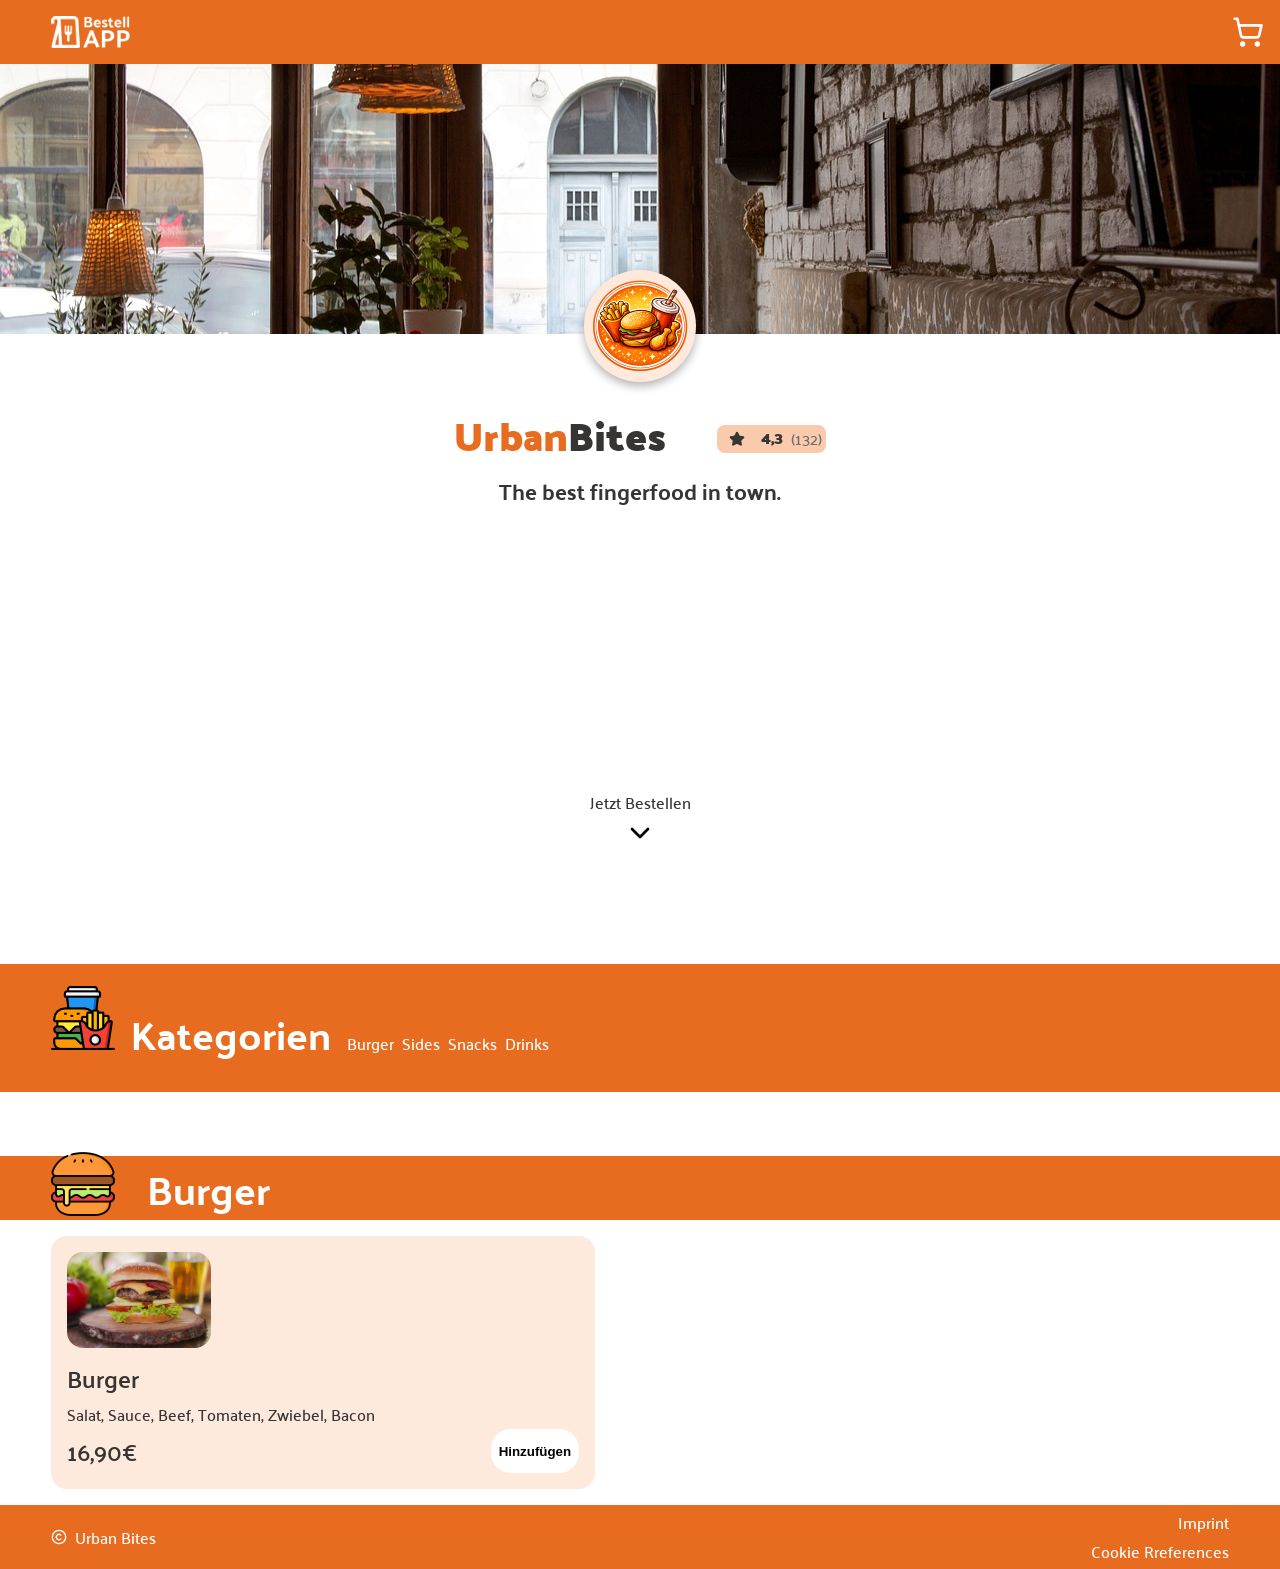
==== index.html @ de098271 "add menu structure and category navigation - initial JSON menu setup - Category navigation added - B" ====
<!DOCTYPE html>
<html lang="de">

<head>
    <meta charset="UTF-8">
    <meta name="viewport" content="width=device-width, initial-scale=1.0">
    <title>Bestell App</title>

    <link rel="stylesheet" href="./styles/style.css">
    <link rel="stylesheet" href="./styles/standard.css">
    <link rel="stylesheet" href="./styles/assets.css">
    <link rel="stylesheet" href="./styles/fonts.css">
    <link rel="stylesheet" href="./styles/responsive.css">


</head>

<body>

    <header>
        <div class="header-content max-content">
            <img class="header-logo" src="./assets/images/Logo 02.png" alt="Kleines Logo">



        </div>
    </header>

    <main>

        <section class="hero">

            <div class="hero-images">
                <img class="hero-img" src="./assets/images/hero.jpg" alt="Burger und Pommes Bild">
                <div class="outer-logo-ring">
                    <img class="hero-logo-img" src="./assets/images/hero-urban-bites-logo.png" alt="urban bites logo">
                </div>

            </div>

            <div class="hero-content">

                <div class="hero-review-and-title">
                    <div class="review-box">
                        <svg xmlns="http://www.w3.org/2000/svg" viewBox="0 0 24 24" fill="none" stroke="currentColor"
                            stroke-width="2" stroke-linecap="round" stroke-linejoin="round"
                            class="lucide lucide-star-icon lucide-star">
                            <path
                                d="M11.525 2.295a.53.53 0 0 1 .95 0l2.31 4.679a2.123 2.123 0 0 0 1.595 1.16l5.166.756a.53.53 0 0 1 .294.904l-3.736 3.638a2.123 2.123 0 0 0-.611 1.878l.882 5.14a.53.53 0 0 1-.771.56l-4.618-2.428a2.122 2.122 0 0 0-1.973 0L6.396 21.01a.53.53 0 0 1-.77-.56l.881-5.139a2.122 2.122 0 0 0-.611-1.879L2.16 9.795a.53.53 0 0 1 .294-.906l5.165-.755a2.122 2.122 0 0 0 1.597-1.16z" />
                        </svg>

                        <p class="average-count">4,3</p>
                        <p class="review-count">(132)</p>
                    </div>

                    <h1><span>Urban</span>Bites</h1>

                </div>

                <p class="sub-title">The best fingerfood in town.</p>

                <div class="order-now">
                    <p>Jetzt Bestellen</p>

                    <svg class="order-chevron-svg" xmlns="http://www.w3.org/2000/svg" viewBox="0 0 24 24" fill="none"
                        stroke="currentColor" stroke-width="2" stroke-linecap="round" stroke-linejoin="round"
                        class="lucide lucide-chevron-down-icon lucide-chevron-down">
                        <path d="m6 9 6 6 6-6" />
                    </svg>
                </div>

            </div>



        </section>

        <section class="categorie-navigation">
            <div class="categorie-content">

                <img src="./assets/icons/categories/categories.png" alt="Burger Icon">
                <h2>Kategorien</h2>

                <nav>
                    <a href="#">Burger</a>
                    <a href="#">Sides</a>
                    <a href="#">Snacks</a>
                    <a href="#">Drinks</a>
                </nav>
            </div>
        </section>


        <section class="dish-categories">

            <header>
                <div class="dish-header-content max-content">
                    <img src="./assets/icons/categories/hamburger.png" alt="Burger Icon">
                    <h2>Burger</h2>
                </div>
            </header>

            <div class="dish-card">
                <img src="./assets/images/burgers/classic-burger.jpg" alt="Classic Burger Bild">
                <h3>Burger</h3>
                <p>Salat, Sauce, Beef, Tomaten, Zwiebel, Bacon</p>

                <div class="dish-card-footer">
                    <p class="price-text">16,90€</p>
                    <button class="add-btn">Hinzufügen</button>
                </div>
            </div>

        </section>

        <section class="basket-section">

            <div class="basket-svg-bg">
                <svg xmlns="http://www.w3.org/2000/svg" width="24" height="24" viewBox="0 0 24 24" fill="none"
                    stroke="currentColor" stroke-width="2" stroke-linecap="round" stroke-linejoin="round"
                    class="lucide lucide-shopping-cart-icon lucide-shopping-cart">
                    <circle cx="8" cy="21" r="1" />
                    <circle cx="19" cy="21" r="1" />
                    <path d="M2.05 2.05h2l2.66 12.42a2 2 0 0 0 2 1.58h9.78a2 2 0 0 0 1.95-1.57l1.65-7.43H5.12" />
                </svg>
            </div>

            <div class="basket">

            </div>

        </section>

    </main>





    </section>

    <footer>
        <div class="footer-content max-content">
            <div class="copyright">
                <svg xmlns="http://www.w3.org/2000/svg" viewBox="0 0 24 24" fill="none" stroke="currentColor"
                    stroke-width="2" stroke-linecap="round" stroke-linejoin="round"
                    class="lucide lucide-copyright-icon lucide-copyright copyright-icon">
                    <circle cx="12" cy="12" r="10" />
                    <path d="M14.83 14.83a4 4 0 1 1 0-5.66" />
                </svg>
                <p>Urban Bites</p>
            </div>

            <div class="footer-links">
                <a href="./impressum.html">Imprint</a>
                <a href="#">Cookie Rreferences</a>
            </div>

        </div>
    </footer>

</body>

</html>
---- styles/style.css ----
.max-content {
    margin: 0 auto;
    max-width: 1440px;
}

.hidden {
    display: none;
}



.impressum-main {
    padding: 1rem;
}

.impressum-main a {
    color: #000000;
}



.header-content {
    padding: 0 clamp(1rem, 4vw, 4rem);

    width: 100%;

    display: flex;
    justify-content: space-between;
    align-items: center;
}

.header-logo {
    height: 2rem;
}



.hero {
    height: calc(100vh - 4rem);
}

.hero-content {
    padding-top: 3rem;

    display: flex;
    flex-direction: column;
    align-items: center;
}

.hero-content span {
    color: var(--secondary-color);
}

.hero-images {
    padding: 1.5rem 1rem;
    height: 30vh;

    position: relative;
}

.hero-img {
    width: 100%;
    height: 100%;
    object-fit: cover;

    border-radius: 1rem;
}

.hero-logo-img {
    padding-top: 8px;

    height: 8rem;
    width: 8rem;
}

.outer-logo-ring {
    height: 7rem;
    width: 7rem;

    position: absolute;

    bottom: 1.5rem;
    left: 50%;
    transform: translate(-50%, 50%);

    border-radius: 50%;
    background-color: var(--asset-primary-color);

    box-shadow: 0 4px 10px rgba(0, 0, 0, 0.3);

    display: flex;
    justify-content: center;
    align-items: center;
}

.sub-title {
    font-size: 22px;
    font-weight: bold;
}

.order-now {
    position: absolute;
    bottom: clamp(1rem, 4vw, 4rem);

    display: flex;
    flex-direction: column;
    align-items: center;
}

.order-chevron-svg {
    stroke: #000000;
}



.categorie-navigation {
    margin: 4rem 0;
    background-color: var(--secondary-color);
    height: 8rem;

    display: flex;
    align-items: center;
}

.categorie-content {
    padding: 0 clamp(1rem, 4vw, 4rem);
    display: flex;
    flex-wrap: wrap;
    align-items: baseline;

    gap: 1rem;
}
.categorie-content nav {
    display: flex;
    gap: 0.5rem;
}

.dish-header-content {
    padding: 0 clamp(1rem, 4vw, 4rem);
    width: 100%;

    display: flex;
    justify-content: start;
    align-items: center;

    gap: 2rem;
}

.dish-header-content img {
    align-self: flex-start;
}

.dish-header-content button {
    border: none;
}

.price-text {
    font-weight: 600;
    font-size: 24px;
}







.footer-content {
    padding: 0 clamp(1rem, 4vw, 4rem);

    width: 100%;

    display: flex;
    justify-content: space-between;
    align-items: center;
}

.footer-links {
    display: flex;
    flex-direction: column;
    align-items: end;
}

.copyright-icon {
    height: 1rem;
    width: 1rem;
}

.copyright {
    display: flex;
    align-items: center;
    color: var(--primary-color);

    gap: 0.5rem;
}

/* TABLET */
@media (min-width: 768px) {

    .hero-images {
        padding: 0;
    }

    .hero-img {
        border-radius: 0;
    }
}

/* DESKTOP */
@media (min-width: 1024px) {}
---- styles/standard.css ----
:root {
    --primary-color: #ffffff;
    --secondary-color: #E76C1F;
    --asset-primary-color: #FDEADC;
    --basket-primary-color: #363534;
    --highlight-color: #FACAAC;
}

::-webkit-scrollbar {
    width: 8px;
}

::-webkit-scrollbar-track {
    background: var(--asset-primary-color);
}

::-webkit-scrollbar-thumb {
    background: var(--secondary-color);
}

::-webkit-scrollbar-thumb:hover {
    background: var(--highlight-color);
}

html {
    font-size: 16px;

    box-sizing: border-box;
    scroll-behavior: smooth;
}

body {
    margin: 0;
    background-color: var(--primary-color);
    color: #363534;
    font-family: 'Palanquin';
}

p {
    margin-block-start: 0;
    margin-block-end: 0;
}

h1 {
    font-family: 'Palanquin Dark';
    font-size: 40px;

    margin-block-start: 0;
    margin-block-end: 0;
}

h2 {
    font-family: 'Palanquin';
    font-weight: bold;
    font-size: 40px;

    color: var(--primary-color);

    margin-block-start: 0;
    margin-block-end: 0;
}

h3 {
    font-family: 'Palanquin';
    font-weight: 600;
    font-size: 24px;

    margin-block-start: 0;
    margin-block-end: 0;
}

a {
    text-decoration: none;
    color: var(--primary-color);
    font-family: 'Palanquin';
    font-size: 1rem;
}

svg {
    height: 2rem;
    width: 2rem;

    stroke: var(--primary-color);
}

button {
    background-color: var(--primary-color);
    padding: 5px 8px;
    border-radius: 20px;
}

button:hover {
    cursor: pointer;
}

header {
    background-color: var(--secondary-color);
    height: 4rem;

    display: flex;
    align-items: center;
}

main {
    min-height: calc(100vh - 8rem);
}

footer {
    background-color: var(--secondary-color);
    height: 4rem;

    display: flex;
    align-items: center;
}
---- styles/assets.css ----
/* REVIEW - BOX */

.review-box {
    margin: 0 auto;
    padding: 2px 4px;
    background-color: var(--highlight-color);
    height: 1.5rem;
    width: fit-content;
    border-radius: 0.5rem;

    display: flex;
    align-items: center;
    gap: 0.5rem;
}

.review-box svg {
    height: 1rem;

    stroke: var(--basket-primary-color);
    fill: var(--basket-primary-color);
}

.review-count {
    color: #726D6D;
}

.average-count {
    font-family: 'Palanquin Dark';
    align-self: flex-end;
}

/* DISH - CARD */

.dish-card {
    margin: 1rem;
    margin-left: clamp(1rem, 4vw, 4rem);
    padding: 1rem;

    max-width: 32rem;

    background-color: var(--asset-primary-color);
    border-radius: 1rem;
}

.dish-card img {
    height: 6rem;
    width: stretch;
    border-radius: 1rem;

    object-fit: cover;
}

.dish-card-footer {
    display: flex;
    justify-content: space-between;
}

.add-btn {
    font-weight: 600;
    border: none;
}

.add-btn:hover {
    background-color: var(--highlight-color);
}

/* BASKET */

.basket-section {
    position: fixed;
    top: 0.5rem;
    right: 0.5rem;
}

.basket-svg-bg {
    height: 3rem;
    width: 3rem;
    background-color: var(--secondary-color);
    border-radius: 50%;

    display: flex;
    justify-content: center;
    align-items: center;
}

.basket svg {
    height: 2rem;
    width: 2rem;
    stroke: var(--primary-color);
}

.basket {
    height: 100%;
    width: 100%;
    max-width: 300px;
}
---- styles/fonts.css ----
@font-face {
    font-family: 'Palanquin';
    src: url('../assets/fonts/Palanquin/Palanquin-Bold.woff2') format('woff2'),
        url('../assets/fonts/Palanquin/Palanquin-Bold.woff') format('woff');
    font-weight: bold;
    font-style: normal;
    font-display: swap;
}

@font-face {
    font-family: 'Palanquin';
    src: url('../assets/fonts/Palanquin/Palanquin-Medium.woff2') format('woff2'),
        url('../assets/fonts/Palanquin/Palanquin-Medium.woff') format('woff');
    font-weight: 500;
    font-style: normal;
    font-display: swap;
}

@font-face {
    font-family: 'Palanquin';
    src: url('../assets/fonts/Palanquin/Palanquin-SemiBold.woff2') format('woff2'),
        url('../assets/fonts/Palanquin/Palanquin-SemiBold.woff') format('woff');
    font-weight: 600;
    font-style: normal;
    font-display: swap;
}

@font-face {
    font-family: 'Palanquin Dark';
    src: url('../assets/fonts/Palanquin_Dark/PalanquinDark-Bold.woff2') format('woff2'),
        url('../assets/fonts/Palanquin_Dark/PalanquinDark-Bold.woff') format('woff');
    font-weight: bold;
    font-style: normal;
    font-display: swap;
}
---- styles/responsive.css ----
/* mobile per default */

/* TABLET */
@media (min-width: 768px) {

    .hero-images {
        padding: 0;
    }

    .hero-img {
        border-radius: 0;
    }

    .outer-logo-ring {
        bottom: 0.5rem;
    }

    .hero-content {
        padding-top: 4rem;
    }

    .hero-review-and-title {
        display: flex;
        flex-direction: row-reverse;
        align-items: center;

        gap: clamp(1rem, 4vw, 4rem);
    }

    .review-box {
        margin-top: 0.5rem;
    }
}

/* DESKTOP */
@media (min-width: 1024px) {}
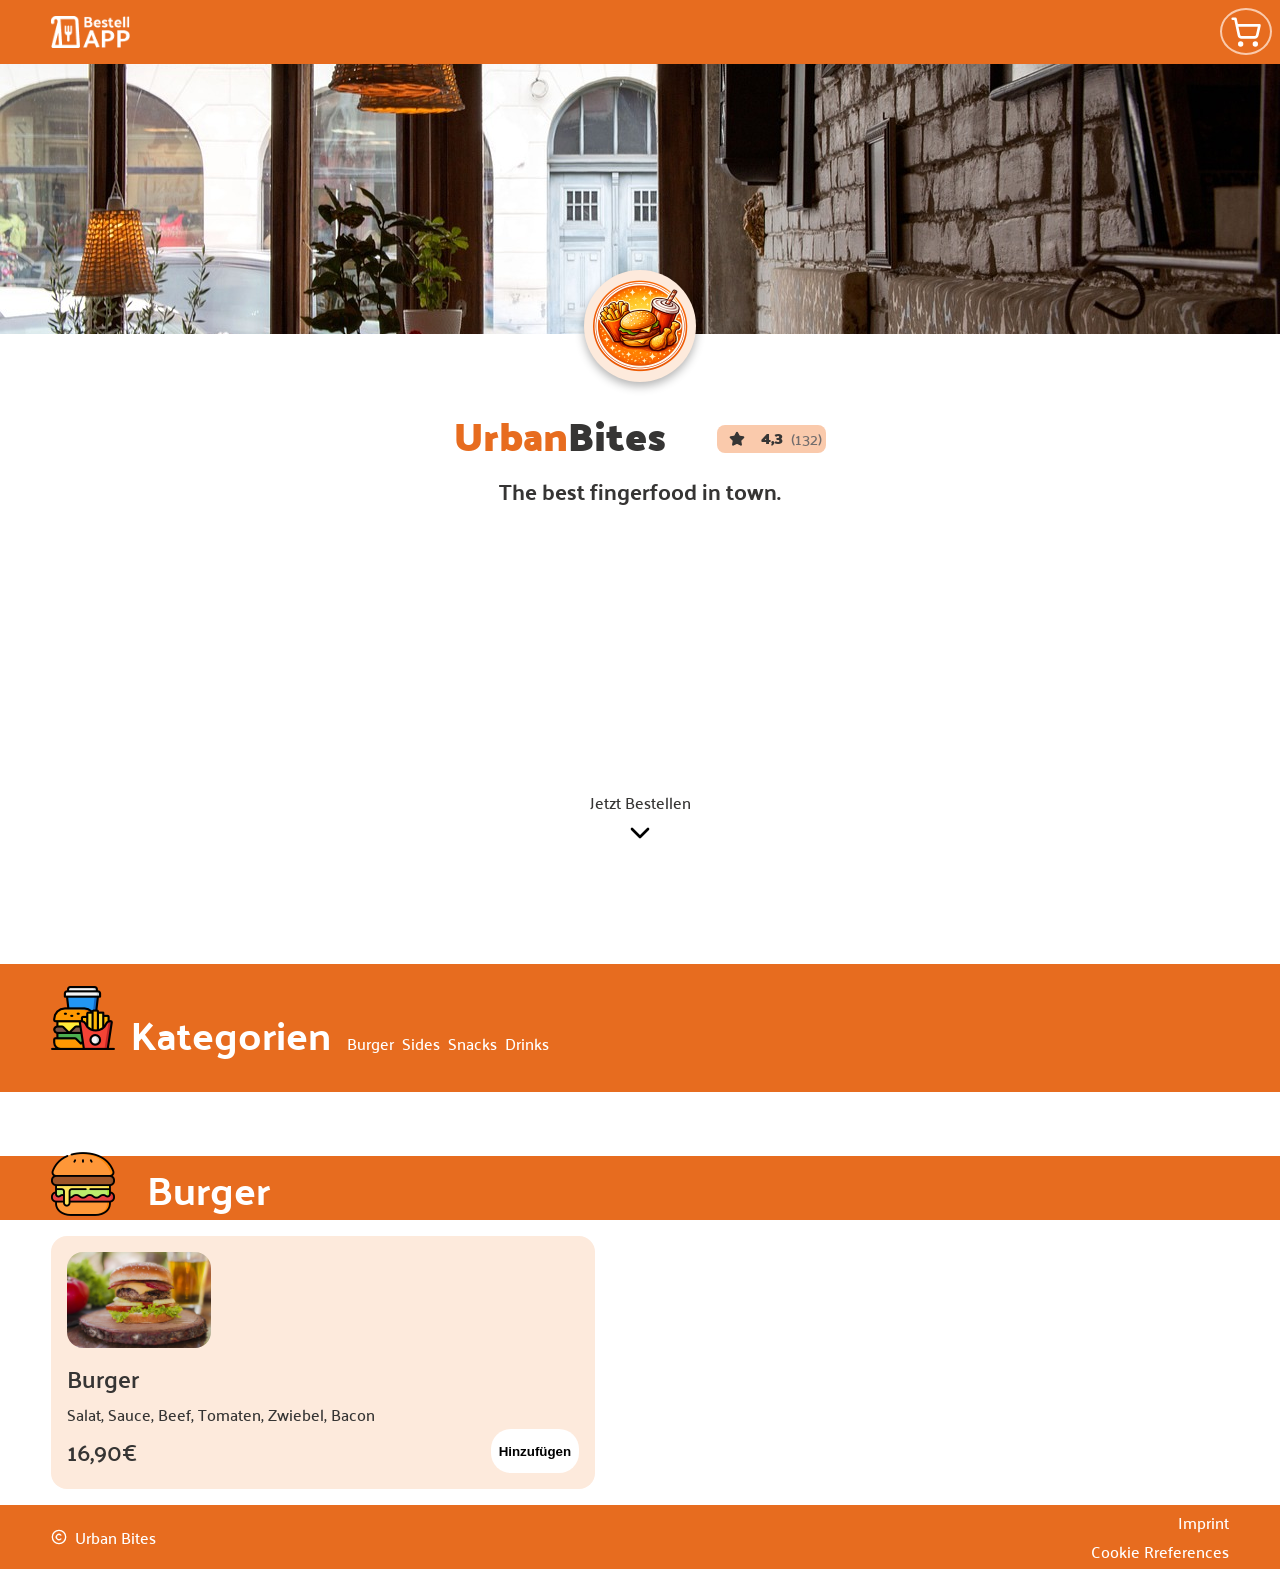
==== commit 8febc51e: "Add basket layout and toggle functionality - Basket section with sticky positioning - Basket toggle " ====
--- a/index.html
+++ b/index.html
@@ -13,6 +13,7 @@
     <link rel="stylesheet" href="./styles/responsive.css">
 
 
+
 </head>
 
 <body>
@@ -28,111 +29,149 @@
 
     <main>
 
-        <section class="hero">
-
-            <div class="hero-images">
-                <img class="hero-img" src="./assets/images/hero.jpg" alt="Burger und Pommes Bild">
-                <div class="outer-logo-ring">
-                    <img class="hero-logo-img" src="./assets/images/hero-urban-bites-logo.png" alt="urban bites logo">
-                </div>
-
-            </div>
-
-            <div class="hero-content">
-
-                <div class="hero-review-and-title">
-                    <div class="review-box">
+        <div class="main-content">
+            <section class="hero">
+
+                <div class="hero-images">
+                    <img class="hero-img" src="./assets/images/hero.jpg" alt="Burger und Pommes Bild">
+                    <div class="outer-logo-ring">
+                        <img class="hero-logo-img" src="./assets/images/hero-urban-bites-logo.png"
+                            alt="urban bites logo">
+                    </div>
+
+                </div>
+
+                <div class="hero-content">
+
+                    <div class="hero-review-and-title">
+                        <div class="review-box">
+                            <svg xmlns="http://www.w3.org/2000/svg" viewBox="0 0 24 24" fill="none"
+                                stroke="currentColor" stroke-width="2" stroke-linecap="round" stroke-linejoin="round"
+                                class="lucide lucide-star-icon lucide-star">
+                                <path
+                                    d="M11.525 2.295a.53.53 0 0 1 .95 0l2.31 4.679a2.123 2.123 0 0 0 1.595 1.16l5.166.756a.53.53 0 0 1 .294.904l-3.736 3.638a2.123 2.123 0 0 0-.611 1.878l.882 5.14a.53.53 0 0 1-.771.56l-4.618-2.428a2.122 2.122 0 0 0-1.973 0L6.396 21.01a.53.53 0 0 1-.77-.56l.881-5.139a2.122 2.122 0 0 0-.611-1.879L2.16 9.795a.53.53 0 0 1 .294-.906l5.165-.755a2.122 2.122 0 0 0 1.597-1.16z" />
+                            </svg>
+
+                            <p class="average-count">4,3</p>
+                            <p class="review-count">(132)</p>
+                        </div>
+
+                        <h1><span>Urban</span>Bites</h1>
+
+                    </div>
+
+                    <p class="sub-title">The best fingerfood in town.</p>
+
+                    <div class="order-now">
+                        <p>Jetzt Bestellen</p>
+
+                        <svg class="order-chevron-svg" xmlns="http://www.w3.org/2000/svg" viewBox="0 0 24 24"
+                            fill="none" stroke="currentColor" stroke-width="2" stroke-linecap="round"
+                            stroke-linejoin="round" class="lucide lucide-chevron-down-icon lucide-chevron-down">
+                            <path d="m6 9 6 6 6-6" />
+                        </svg>
+                    </div>
+
+                </div>
+
+
+
+            </section>
+
+            <section class="categorie-navigation">
+                <div class="categorie-content">
+
+                    <img src="./assets/icons/categories/categories.png" alt="Burger Icon">
+                    <h2>Kategorien</h2>
+
+                    <nav>
+                        <a href="#">Burger</a>
+                        <a href="#">Sides</a>
+                        <a href="#">Snacks</a>
+                        <a href="#">Drinks</a>
+                    </nav>
+                </div>
+            </section>
+
+            <section class="dish-categories">
+
+                <header>
+                    <div class="dish-header-content max-content">
+                        <img src="./assets/icons/categories/hamburger.png" alt="Burger Icon">
+                        <h2>Burger</h2>
+                    </div>
+                </header>
+
+                <div class="dish-card">
+                    <img src="./assets/images/burgers/classic-burger.jpg" alt="Classic Burger Bild">
+                    <h3>Burger</h3>
+                    <p>Salat, Sauce, Beef, Tomaten, Zwiebel, Bacon</p>
+
+                    <div class="dish-card-footer">
+                        <p class="price-text">16,90€</p>
+                        <button class="add-btn">Hinzufügen</button>
+                    </div>
+                </div>
+
+            </section>
+        </div>
+
+
+        <section class="basket-section">
+
+            <div class="basket">
+
+                <div class="basket-svg-bg" id="toggle-basket">
+                    <svg xmlns="http://www.w3.org/2000/svg" viewBox="0 0 24 24" fill="none" stroke="currentColor"
+                        stroke-width="2" stroke-linecap="round" stroke-linejoin="round"
+                        class="shopping-icon">
+                        <circle cx="8" cy="21" r="1" />
+                        <circle cx="19" cy="21" r="1" />
+                        <path d="M2.05 2.05h2l2.66 12.42a2 2 0 0 0 2 1.58h9.78a2 2 0 0 0 1.95-1.57l1.65-7.43H5.12" />
+                    </svg>
+
+                    <svg xmlns="http://www.w3.org/2000/svg" viewBox="0 0 24 24" fill="none"
+                        stroke="currentColor" stroke-width="2" stroke-linecap="round" stroke-linejoin="round"
+                        class="x-icon">
+                        <path d="M18 6 6 18" />
+                        <path d="m6 6 12 12" />
+                    </svg>
+                </div>
+
+                <div id="basket-content" class="basket-content">
+                    <h3>Deine Bestellung</h3>
+
+                    <div class="isEmpty-content">
+                        <p>Dein Warenkorb ist leer.
+                            <br> Zeit etwas zu Bestellen.
+                        </p>
+
                         <svg xmlns="http://www.w3.org/2000/svg" viewBox="0 0 24 24" fill="none" stroke="currentColor"
                             stroke-width="2" stroke-linecap="round" stroke-linejoin="round"
-                            class="lucide lucide-star-icon lucide-star">
+                            class="lucide lucide-shopping-cart-icon lucide-shopping-cart">
+                            <circle cx="8" cy="21" r="1" />
+                            <circle cx="19" cy="21" r="1" />
                             <path
-                                d="M11.525 2.295a.53.53 0 0 1 .95 0l2.31 4.679a2.123 2.123 0 0 0 1.595 1.16l5.166.756a.53.53 0 0 1 .294.904l-3.736 3.638a2.123 2.123 0 0 0-.611 1.878l.882 5.14a.53.53 0 0 1-.771.56l-4.618-2.428a2.122 2.122 0 0 0-1.973 0L6.396 21.01a.53.53 0 0 1-.77-.56l.881-5.139a2.122 2.122 0 0 0-.611-1.879L2.16 9.795a.53.53 0 0 1 .294-.906l5.165-.755a2.122 2.122 0 0 0 1.597-1.16z" />
+                                d="M2.05 2.05h2l2.66 12.42a2 2 0 0 0 2 1.58h9.78a2 2 0 0 0 1.95-1.57l1.65-7.43H5.12" />
                         </svg>
-
-                        <p class="average-count">4,3</p>
-                        <p class="review-count">(132)</p>
-                    </div>
-
-                    <h1><span>Urban</span>Bites</h1>
-
-                </div>
-
-                <p class="sub-title">The best fingerfood in town.</p>
-
-                <div class="order-now">
-                    <p>Jetzt Bestellen</p>
-
-                    <svg class="order-chevron-svg" xmlns="http://www.w3.org/2000/svg" viewBox="0 0 24 24" fill="none"
-                        stroke="currentColor" stroke-width="2" stroke-linecap="round" stroke-linejoin="round"
-                        class="lucide lucide-chevron-down-icon lucide-chevron-down">
-                        <path d="m6 9 6 6 6-6" />
-                    </svg>
-                </div>
+                    </div>
+
+
+                </div>
+
+
+                <!-- <div class="basket-card">
+                    <p>Zwischensumme</p>
+                    <p>Lieferkosten</p>
+                    <p>Gesamtbetrag</p>
+                </div> -->
+
 
             </div>
 
-
-
         </section>
 
-        <section class="categorie-navigation">
-            <div class="categorie-content">
-
-                <img src="./assets/icons/categories/categories.png" alt="Burger Icon">
-                <h2>Kategorien</h2>
-
-                <nav>
-                    <a href="#">Burger</a>
-                    <a href="#">Sides</a>
-                    <a href="#">Snacks</a>
-                    <a href="#">Drinks</a>
-                </nav>
-            </div>
-        </section>
-
-
-        <section class="dish-categories">
-
-            <header>
-                <div class="dish-header-content max-content">
-                    <img src="./assets/icons/categories/hamburger.png" alt="Burger Icon">
-                    <h2>Burger</h2>
-                </div>
-            </header>
-
-            <div class="dish-card">
-                <img src="./assets/images/burgers/classic-burger.jpg" alt="Classic Burger Bild">
-                <h3>Burger</h3>
-                <p>Salat, Sauce, Beef, Tomaten, Zwiebel, Bacon</p>
-
-                <div class="dish-card-footer">
-                    <p class="price-text">16,90€</p>
-                    <button class="add-btn">Hinzufügen</button>
-                </div>
-            </div>
-
-        </section>
-
-        <section class="basket-section">
-
-            <div class="basket-svg-bg">
-                <svg xmlns="http://www.w3.org/2000/svg" width="24" height="24" viewBox="0 0 24 24" fill="none"
-                    stroke="currentColor" stroke-width="2" stroke-linecap="round" stroke-linejoin="round"
-                    class="lucide lucide-shopping-cart-icon lucide-shopping-cart">
-                    <circle cx="8" cy="21" r="1" />
-                    <circle cx="19" cy="21" r="1" />
-                    <path d="M2.05 2.05h2l2.66 12.42a2 2 0 0 0 2 1.58h9.78a2 2 0 0 0 1.95-1.57l1.65-7.43H5.12" />
-                </svg>
-            </div>
-
-            <div class="basket">
-
-            </div>
-
-        </section>
-
     </main>
-
 
 
 
@@ -159,6 +198,8 @@
         </div>
     </footer>
 
+
+    <script src="./scripts/main.js"></script>
 </body>
 
 </html>
--- a/styles/style.css
+++ b/styles/style.css
@@ -35,8 +35,28 @@
 
 
 
+.main-content {
+    position: relative;
+    display: flex;
+    flex-direction: column;
+
+    flex: 1;
+}
+
+.basket-section {
+    position: absolute;
+    top: -4rem;
+    right: 0;
+
+    height: 100%;
+    width: 100%;
+}
+
+
+
 .hero {
     height: calc(100vh - 4rem);
+    position: relative;
 }
 
 .hero-content {
@@ -130,6 +150,7 @@
 
     gap: 1rem;
 }
+
 .categorie-content nav {
     display: flex;
     gap: 0.5rem;
--- a/styles/standard.css
+++ b/styles/standard.css
@@ -34,6 +34,8 @@
     background-color: var(--primary-color);
     color: #363534;
     font-family: 'Palanquin';
+
+    overflow-x: hidden;
 }
 
 p {
@@ -102,7 +104,11 @@
 }
 
 main {
-    min-height: calc(100vh - 8rem);
+    margin-top: -4rem;
+    padding-top: 4rem;
+
+    position: relative;
+    display: flex;
 }
 
 footer {
--- a/styles/assets.css
+++ b/styles/assets.css
@@ -65,22 +65,32 @@
 }
 
 /* BASKET */
+.basket {
+    position: sticky;
+    top: 0;
 
-.basket-section {
-    position: fixed;
-    top: 0.5rem;
-    right: 0.5rem;
+    height: 80vh;
+
+    display: flex;
+    flex-direction: column;
+
+    gap: 0.5rem;
 }
 
 .basket-svg-bg {
+    margin: 0.5rem;
+
     height: 3rem;
     width: 3rem;
     background-color: var(--secondary-color);
     border-radius: 50%;
 
+    border: 2px solid var(--highlight-color);
+
     display: flex;
     justify-content: center;
     align-items: center;
+    align-self: flex-end;
 }
 
 .basket svg {
@@ -89,8 +99,65 @@
     stroke: var(--primary-color);
 }
 
-.basket {
+.shopping-icon,
+.x-icon {
+    transition: transform 0.2s ease, opacity 0.2s ease;
+}
+
+.x-icon {
+    opacity: 0;
+    transform: scale(0.8);
+    position: absolute;
+}
+
+.shopping-icon {
+    opacity: 1;
+    transform: scale(1);
+}
+
+.basket-open .shopping-icon {
+    opacity: 0;
+    transform: scale(0.8);
+}
+
+.basket-open .x-icon {
+    opacity: 1;
+    transform: scale(1);
+}
+
+
+.basket-content {
+    background-color: var(--basket-primary-color);
     height: 100%;
-    width: 100%;
-    max-width: 300px;
+
+    color: var(--asset-primary-color);
+
+    border-top-left-radius: 1.5rem;
+    border-bottom-left-radius: 1.5rem;
+
+    display: flex;
+    flex-direction: column;
+    align-items: center;
+
+    gap: 1rem;
+
+    transform: translateX(100%);
+    transition: all 0.3s ease;
+}
+
+.basket-content.open {
+    transform: translateX(0);
+}
+
+.isEmpty-content {
+    display: flex;
+    flex-direction: column;
+    align-items: center;
+
+    gap: 1rem;
+}
+
+.isEmpty-content svg {
+    height: 4rem;
+    width: 4rem;
 }
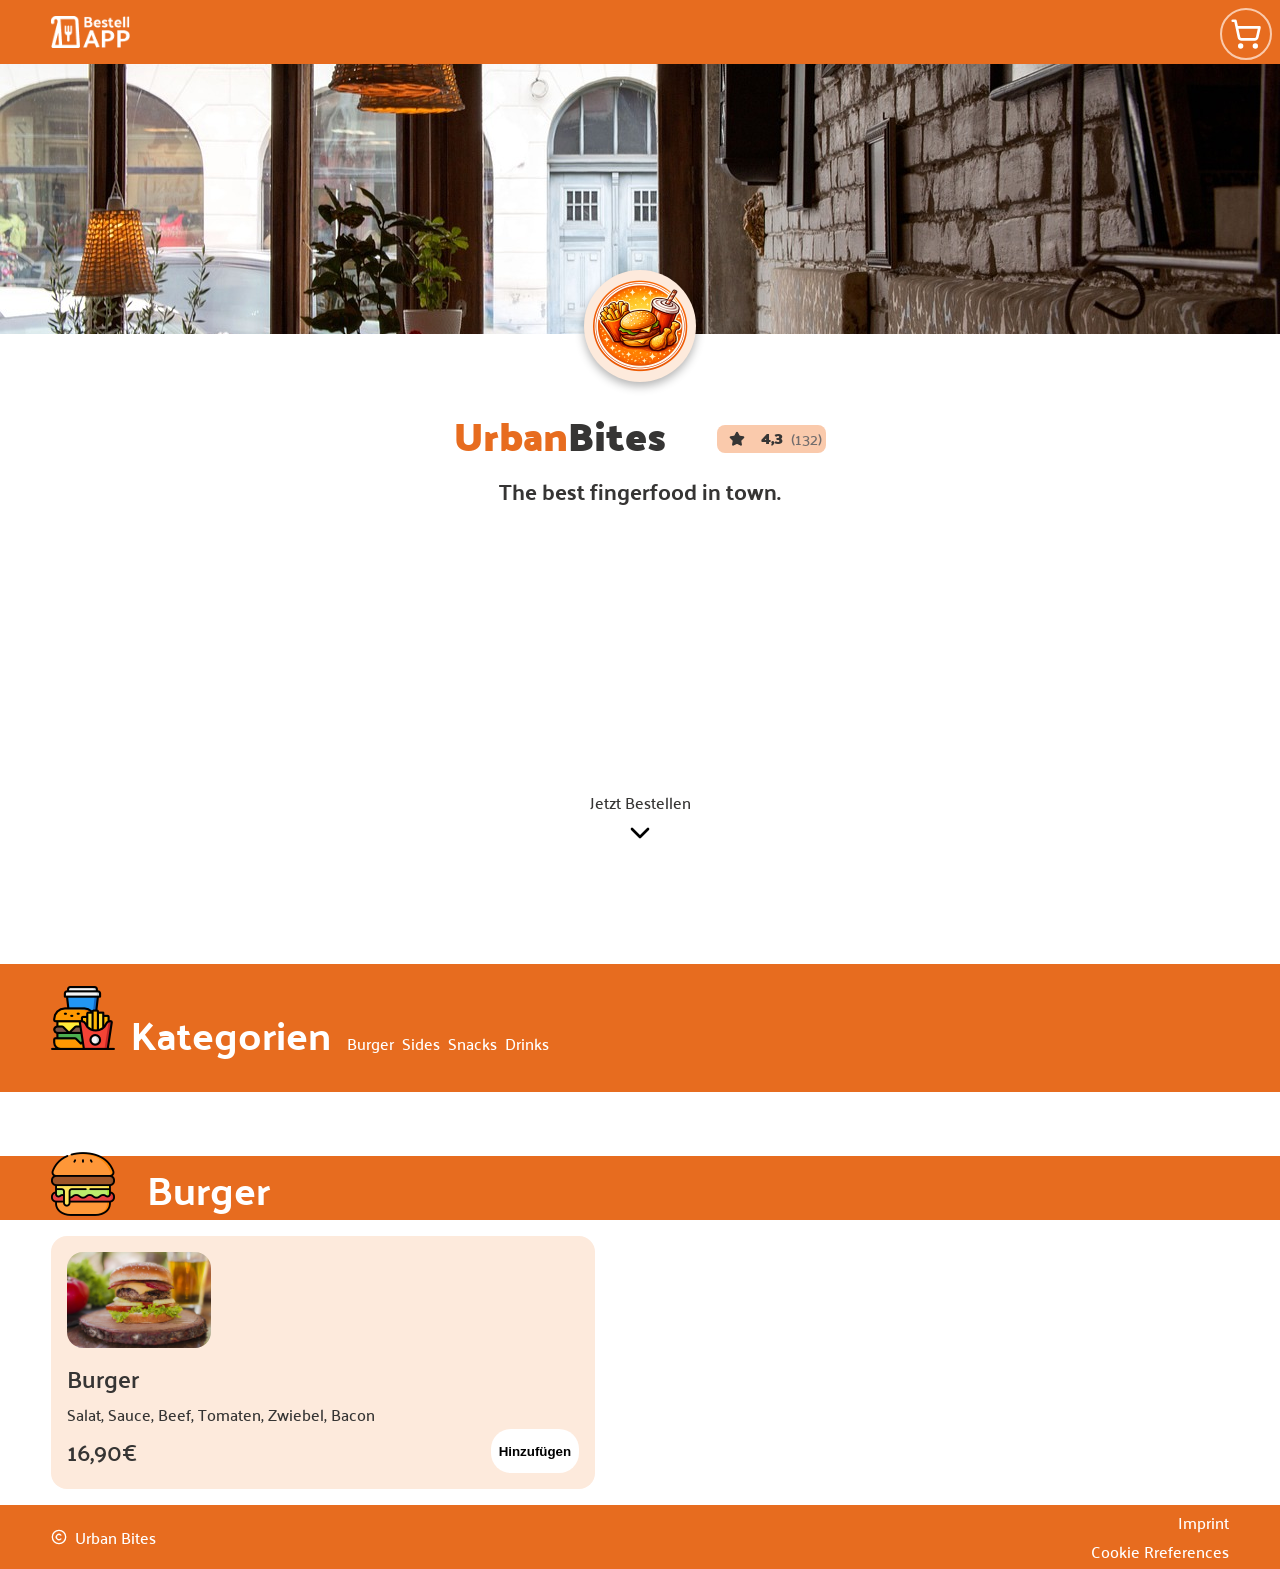
==== commit 3ef0573b: "Improve basket layout - Add scrollable items container - Prevent overflow with max-height - Optimize" ====
--- a/index.html
+++ b/index.html
@@ -21,9 +21,6 @@
     <header>
         <div class="header-content max-content">
             <img class="header-logo" src="./assets/images/Logo 02.png" alt="Kleines Logo">
-
-
-
         </div>
     </header>
 
@@ -116,55 +113,279 @@
             </section>
         </div>
 
-
         <section class="basket-section">
 
             <div class="basket">
 
-                <div class="basket-svg-bg" id="toggle-basket">
-                    <svg xmlns="http://www.w3.org/2000/svg" viewBox="0 0 24 24" fill="none" stroke="currentColor"
-                        stroke-width="2" stroke-linecap="round" stroke-linejoin="round"
-                        class="shopping-icon">
-                        <circle cx="8" cy="21" r="1" />
-                        <circle cx="19" cy="21" r="1" />
-                        <path d="M2.05 2.05h2l2.66 12.42a2 2 0 0 0 2 1.58h9.78a2 2 0 0 0 1.95-1.57l1.65-7.43H5.12" />
-                    </svg>
-
-                    <svg xmlns="http://www.w3.org/2000/svg" viewBox="0 0 24 24" fill="none"
-                        stroke="currentColor" stroke-width="2" stroke-linecap="round" stroke-linejoin="round"
-                        class="x-icon">
-                        <path d="M18 6 6 18" />
-                        <path d="m6 6 12 12" />
-                    </svg>
-                </div>
-
-                <div id="basket-content" class="basket-content">
-                    <h3>Deine Bestellung</h3>
-
-                    <div class="isEmpty-content">
-                        <p>Dein Warenkorb ist leer.
-                            <br> Zeit etwas zu Bestellen.
-                        </p>
-
+                <button id="toggle-basket" class="svg-btn toggle-basket-btn">
+                    <div class="basket-svg-bg">
                         <svg xmlns="http://www.w3.org/2000/svg" viewBox="0 0 24 24" fill="none" stroke="currentColor"
-                            stroke-width="2" stroke-linecap="round" stroke-linejoin="round"
-                            class="lucide lucide-shopping-cart-icon lucide-shopping-cart">
+                            stroke-width="2" stroke-linecap="round" stroke-linejoin="round" class="shopping-icon">
                             <circle cx="8" cy="21" r="1" />
                             <circle cx="19" cy="21" r="1" />
                             <path
                                 d="M2.05 2.05h2l2.66 12.42a2 2 0 0 0 2 1.58h9.78a2 2 0 0 0 1.95-1.57l1.65-7.43H5.12" />
                         </svg>
-                    </div>
+
+                        <svg xmlns="http://www.w3.org/2000/svg" viewBox="0 0 24 24" fill="none" stroke="currentColor"
+                            stroke-width="2" stroke-linecap="round" stroke-linejoin="round" class="x-icon">
+                            <path d="M18 6 6 18" />
+                            <path d="m6 6 12 12" />
+                        </svg>
+                    </div>
+                </button>
+
+
+                <div id="basket-content" class="basket-content">
+
+                    <h3>Deine Bestellung</h3>
+
+                    <div class="basket-items">
+                        <!-- <div class="is-empty-card">
+                            <p>Dein Warenkorb ist leer.
+                                <br>Zeit etwas zu Bestellen.
+                            </p>
+
+                            <svg xmlns="http://www.w3.org/2000/svg" viewBox="0 0 24 24" fill="none" stroke="currentColor"
+                                stroke-width="2" stroke-linecap="round" stroke-linejoin="round"
+                                class="lucide lucide-shopping-cart-icon lucide-shopping-cart">
+                                <circle cx="8" cy="21" r="1" />
+                                <circle cx="19" cy="21" r="1" />
+                                <path
+                                    d="M2.05 2.05h2l2.66 12.42a2 2 0 0 0 2 1.58h9.78a2 2 0 0 0 1.95-1.57l1.65-7.43H5.12" />
+                            </svg>
+                        </div> -->
+
+                        <div class="basket-card">
+                            <p>1 x Burger mit Allem und etwas mehr</p>
+
+                            <div class="amount-container">
+
+                                <button class="svg-btn">
+                                    <svg xmlns="http://www.w3.org/2000/svg" viewBox="0 0 24 24" fill="none"
+                                        stroke="currentColor" stroke-width="2" stroke-linecap="round"
+                                        stroke-linejoin="round" class="lucide lucide-trash2-icon lucide-trash-2">
+                                        <path d="M10 11v6" />
+                                        <path d="M14 11v6" />
+                                        <path d="M19 6v14a2 2 0 0 1-2 2H7a2 2 0 0 1-2-2V6" />
+                                        <path d="M3 6h18" />
+                                        <path d="M8 6V4a2 2 0 0 1 2-2h4a2 2 0 0 1 2 2v2" />
+                                    </svg>
+
+                                    <svg xmlns="http://www.w3.org/2000/svg" viewBox="0 0 24 24" fill="none"
+                                        stroke="currentColor" stroke-width="2" stroke-linecap="round"
+                                        stroke-linejoin="round"
+                                        class="lucide lucide-circle-minus-icon lucide-circle-minus">
+                                        <circle cx="12" cy="12" r="10" />
+                                        <path d="M8 12h8" />
+                                    </svg>
+                                </button>
+
+                                <p>1</p>
+
+                                <button class="svg-btn">
+                                    <svg xmlns="http://www.w3.org/2000/svg" viewBox="0 0 24 24" fill="none"
+                                        stroke="currentColor" stroke-width="2" stroke-linecap="round"
+                                        stroke-linejoin="round"
+                                        class="lucide lucide-circle-plus-icon lucide-circle-plus">
+                                        <circle cx="12" cy="12" r="10" />
+                                        <path d="M8 12h8" />
+                                        <path d="M12 8v8" />
+                                    </svg>
+                                </button>
+
+                                <p>14,30€</p>
+                            </div>
+
+                        </div>
+
+                        <div class="basket-card">
+                            <p>1 x Burger mit Allem</p>
+
+                            <div class="amount-container">
+
+                                <button class="svg-btn">
+                                    <svg xmlns="http://www.w3.org/2000/svg" viewBox="0 0 24 24" fill="none"
+                                        stroke="currentColor" stroke-width="2" stroke-linecap="round"
+                                        stroke-linejoin="round" class="lucide lucide-trash2-icon lucide-trash-2">
+                                        <path d="M10 11v6" />
+                                        <path d="M14 11v6" />
+                                        <path d="M19 6v14a2 2 0 0 1-2 2H7a2 2 0 0 1-2-2V6" />
+                                        <path d="M3 6h18" />
+                                        <path d="M8 6V4a2 2 0 0 1 2-2h4a2 2 0 0 1 2 2v2" />
+                                    </svg>
+
+                                    <svg xmlns="http://www.w3.org/2000/svg" viewBox="0 0 24 24" fill="none"
+                                        stroke="currentColor" stroke-width="2" stroke-linecap="round"
+                                        stroke-linejoin="round"
+                                        class="lucide lucide-circle-minus-icon lucide-circle-minus">
+                                        <circle cx="12" cy="12" r="10" />
+                                        <path d="M8 12h8" />
+                                    </svg>
+                                </button>
+
+                                <p>1</p>
+
+                                <button class="svg-btn">
+                                    <svg xmlns="http://www.w3.org/2000/svg" viewBox="0 0 24 24" fill="none"
+                                        stroke="currentColor" stroke-width="2" stroke-linecap="round"
+                                        stroke-linejoin="round"
+                                        class="lucide lucide-circle-plus-icon lucide-circle-plus">
+                                        <circle cx="12" cy="12" r="10" />
+                                        <path d="M8 12h8" />
+                                        <path d="M12 8v8" />
+                                    </svg>
+                                </button>
+
+                                <p>14,30€</p>
+                            </div>
+
+                        </div>
+
+                        <div class="basket-card">
+                            <p>1 x Burger mit Allem</p>
+
+                            <div class="amount-container">
+
+                                <button class="svg-btn">
+                                    <svg xmlns="http://www.w3.org/2000/svg" viewBox="0 0 24 24" fill="none"
+                                        stroke="currentColor" stroke-width="2" stroke-linecap="round"
+                                        stroke-linejoin="round" class="lucide lucide-trash2-icon lucide-trash-2">
+                                        <path d="M10 11v6" />
+                                        <path d="M14 11v6" />
+                                        <path d="M19 6v14a2 2 0 0 1-2 2H7a2 2 0 0 1-2-2V6" />
+                                        <path d="M3 6h18" />
+                                        <path d="M8 6V4a2 2 0 0 1 2-2h4a2 2 0 0 1 2 2v2" />
+                                    </svg>
+
+                                    <svg xmlns="http://www.w3.org/2000/svg" viewBox="0 0 24 24" fill="none"
+                                        stroke="currentColor" stroke-width="2" stroke-linecap="round"
+                                        stroke-linejoin="round"
+                                        class="lucide lucide-circle-minus-icon lucide-circle-minus">
+                                        <circle cx="12" cy="12" r="10" />
+                                        <path d="M8 12h8" />
+                                    </svg>
+                                </button>
+
+                                <p>1</p>
+
+                                <button class="svg-btn">
+                                    <svg xmlns="http://www.w3.org/2000/svg" viewBox="0 0 24 24" fill="none"
+                                        stroke="currentColor" stroke-width="2" stroke-linecap="round"
+                                        stroke-linejoin="round"
+                                        class="lucide lucide-circle-plus-icon lucide-circle-plus">
+                                        <circle cx="12" cy="12" r="10" />
+                                        <path d="M8 12h8" />
+                                        <path d="M12 8v8" />
+                                    </svg>
+                                </button>
+
+                                <p>14,30€</p>
+                            </div>
+
+                        </div>
+
+                        <div class="basket-card">
+                            <p>1 x Burger mit Allem</p>
+
+                            <div class="amount-container">
+
+                                <button class="svg-btn">
+                                    <svg xmlns="http://www.w3.org/2000/svg" viewBox="0 0 24 24" fill="none"
+                                        stroke="currentColor" stroke-width="2" stroke-linecap="round"
+                                        stroke-linejoin="round" class="lucide lucide-trash2-icon lucide-trash-2">
+                                        <path d="M10 11v6" />
+                                        <path d="M14 11v6" />
+                                        <path d="M19 6v14a2 2 0 0 1-2 2H7a2 2 0 0 1-2-2V6" />
+                                        <path d="M3 6h18" />
+                                        <path d="M8 6V4a2 2 0 0 1 2-2h4a2 2 0 0 1 2 2v2" />
+                                    </svg>
+
+                                    <svg xmlns="http://www.w3.org/2000/svg" viewBox="0 0 24 24" fill="none"
+                                        stroke="currentColor" stroke-width="2" stroke-linecap="round"
+                                        stroke-linejoin="round"
+                                        class="lucide lucide-circle-minus-icon lucide-circle-minus">
+                                        <circle cx="12" cy="12" r="10" />
+                                        <path d="M8 12h8" />
+                                    </svg>
+                                </button>
+
+                                <p>1</p>
+
+                                <button class="svg-btn">
+                                    <svg xmlns="http://www.w3.org/2000/svg" viewBox="0 0 24 24" fill="none"
+                                        stroke="currentColor" stroke-width="2" stroke-linecap="round"
+                                        stroke-linejoin="round"
+                                        class="lucide lucide-circle-plus-icon lucide-circle-plus">
+                                        <circle cx="12" cy="12" r="10" />
+                                        <path d="M8 12h8" />
+                                        <path d="M12 8v8" />
+                                    </svg>
+                                </button>
+
+                                <p>14,30€</p>
+                            </div>
+
+                        </div>
+
+                        <div class="basket-card">
+                            <p>1 x Burger mit Allem</p>
+
+                            <div class="amount-container">
+
+                                <button class="svg-btn">
+                                    <svg xmlns="http://www.w3.org/2000/svg" viewBox="0 0 24 24" fill="none"
+                                        stroke="currentColor" stroke-width="2" stroke-linecap="round"
+                                        stroke-linejoin="round" class="lucide lucide-trash2-icon lucide-trash-2">
+                                        <path d="M10 11v6" />
+                                        <path d="M14 11v6" />
+                                        <path d="M19 6v14a2 2 0 0 1-2 2H7a2 2 0 0 1-2-2V6" />
+                                        <path d="M3 6h18" />
+                                        <path d="M8 6V4a2 2 0 0 1 2-2h4a2 2 0 0 1 2 2v2" />
+                                    </svg>
+
+                                    <svg xmlns="http://www.w3.org/2000/svg" viewBox="0 0 24 24" fill="none"
+                                        stroke="currentColor" stroke-width="2" stroke-linecap="round"
+                                        stroke-linejoin="round"
+                                        class="lucide lucide-circle-minus-icon lucide-circle-minus">
+                                        <circle cx="12" cy="12" r="10" />
+                                        <path d="M8 12h8" />
+                                    </svg>
+                                </button>
+
+                                <p>1</p>
+
+                                <button class="svg-btn">
+                                    <svg xmlns="http://www.w3.org/2000/svg" viewBox="0 0 24 24" fill="none"
+                                        stroke="currentColor" stroke-width="2" stroke-linecap="round"
+                                        stroke-linejoin="round"
+                                        class="lucide lucide-circle-plus-icon lucide-circle-plus">
+                                        <circle cx="12" cy="12" r="10" />
+                                        <path d="M8 12h8" />
+                                        <path d="M12 8v8" />
+                                    </svg>
+                                </button>
+
+                                <p>14,30€</p>
+                            </div>
+
+                        </div>
+                    </div>
+
+                    <div class="basket-footer">
+
+                        
+
+                    </div>
+
+
+
 
 
                 </div>
 
 
-                <!-- <div class="basket-card">
-                    <p>Zwischensumme</p>
-                    <p>Lieferkosten</p>
-                    <p>Gesamtbetrag</p>
-                </div> -->
+
 
 
             </div>
--- a/styles/assets.css
+++ b/styles/assets.css
@@ -1,3 +1,17 @@
+/* SVG BUTTON */
+
+.svg-btn {
+    margin: 0;
+    padding: 0;
+
+    background: none;
+    border: none;
+
+    cursor: pointer;
+
+    -webkit-tap-highlight-color: transparent;
+}
+
 /* REVIEW - BOX */
 
 .review-box {
@@ -69,7 +83,7 @@
     position: sticky;
     top: 0;
 
-    height: 80vh;
+    height: 100vh;
 
     display: flex;
     flex-direction: column;
@@ -77,7 +91,15 @@
     gap: 0.5rem;
 }
 
+.toggle-basket-btn {
+    display: flex;
+    justify-content: center;
+    align-items: center;
+    align-self: flex-end;
+}
+
 .basket-svg-bg {
+    position: relative;
     margin: 0.5rem;
 
     height: 3rem;
@@ -101,28 +123,34 @@
 
 .shopping-icon,
 .x-icon {
+    position: absolute;
+    top: 50%;
+    left: 50%;
+
+    transform: translate(-50%, -50%) scale(1);
     transition: transform 0.2s ease, opacity 0.2s ease;
+
+    width: 2rem;
+    height: 2rem;
+}
+
+.shopping-icon {
+    opacity: 1;
 }
 
 .x-icon {
     opacity: 0;
-    transform: scale(0.8);
-    position: absolute;
-}
-
-.shopping-icon {
-    opacity: 1;
-    transform: scale(1);
+    transform: translate(-50%, -50%) scale(0.8);
 }
 
 .basket-open .shopping-icon {
     opacity: 0;
-    transform: scale(0.8);
+    transform: translate(-50%, -50%) scale(0.8);
 }
 
 .basket-open .x-icon {
     opacity: 1;
-    transform: scale(1);
+    transform: translate(-50%, -50%) scale(1);
 }
 
 
@@ -149,7 +177,7 @@
     transform: translateX(0);
 }
 
-.isEmpty-content {
+.is-empty-card {
     display: flex;
     flex-direction: column;
     align-items: center;
@@ -157,7 +185,41 @@
     gap: 1rem;
 }
 
-.isEmpty-content svg {
+.is-empty-card svg {
     height: 4rem;
     width: 4rem;
+}
+
+.basket-card {
+    padding: 0.5rem 1rem ;
+    background-color: var(--asset-primary-color);
+    border-top-left-radius: 1.5rem;
+    border-bottom-left-radius: 1.5rem;
+
+    color: var(--basket-primary-color);
+    font-weight: bold;
+    font-size: 1.5rem;
+}
+
+.amount-container {
+    display: flex;
+    justify-content: space-between;
+}
+
+.amount-container svg {
+    stroke: var(--basket-primary-color);
+}
+
+.basket-items {
+    margin: 0 1rem;
+
+    display: flex;
+    flex-direction: column;
+
+    overflow-y: auto;
+    flex: 1;
+
+    max-height: 50vh;
+
+    gap: 0.5rem;
 }
--- a/styles/responsive.css
+++ b/styles/responsive.css
@@ -2,6 +2,12 @@
 
 /* TABLET */
 @media (min-width: 768px) {
+
+    .basket-section {
+        height: 100%;
+        width: 200px;
+    }
+
 
     .hero-images {
         padding: 0;
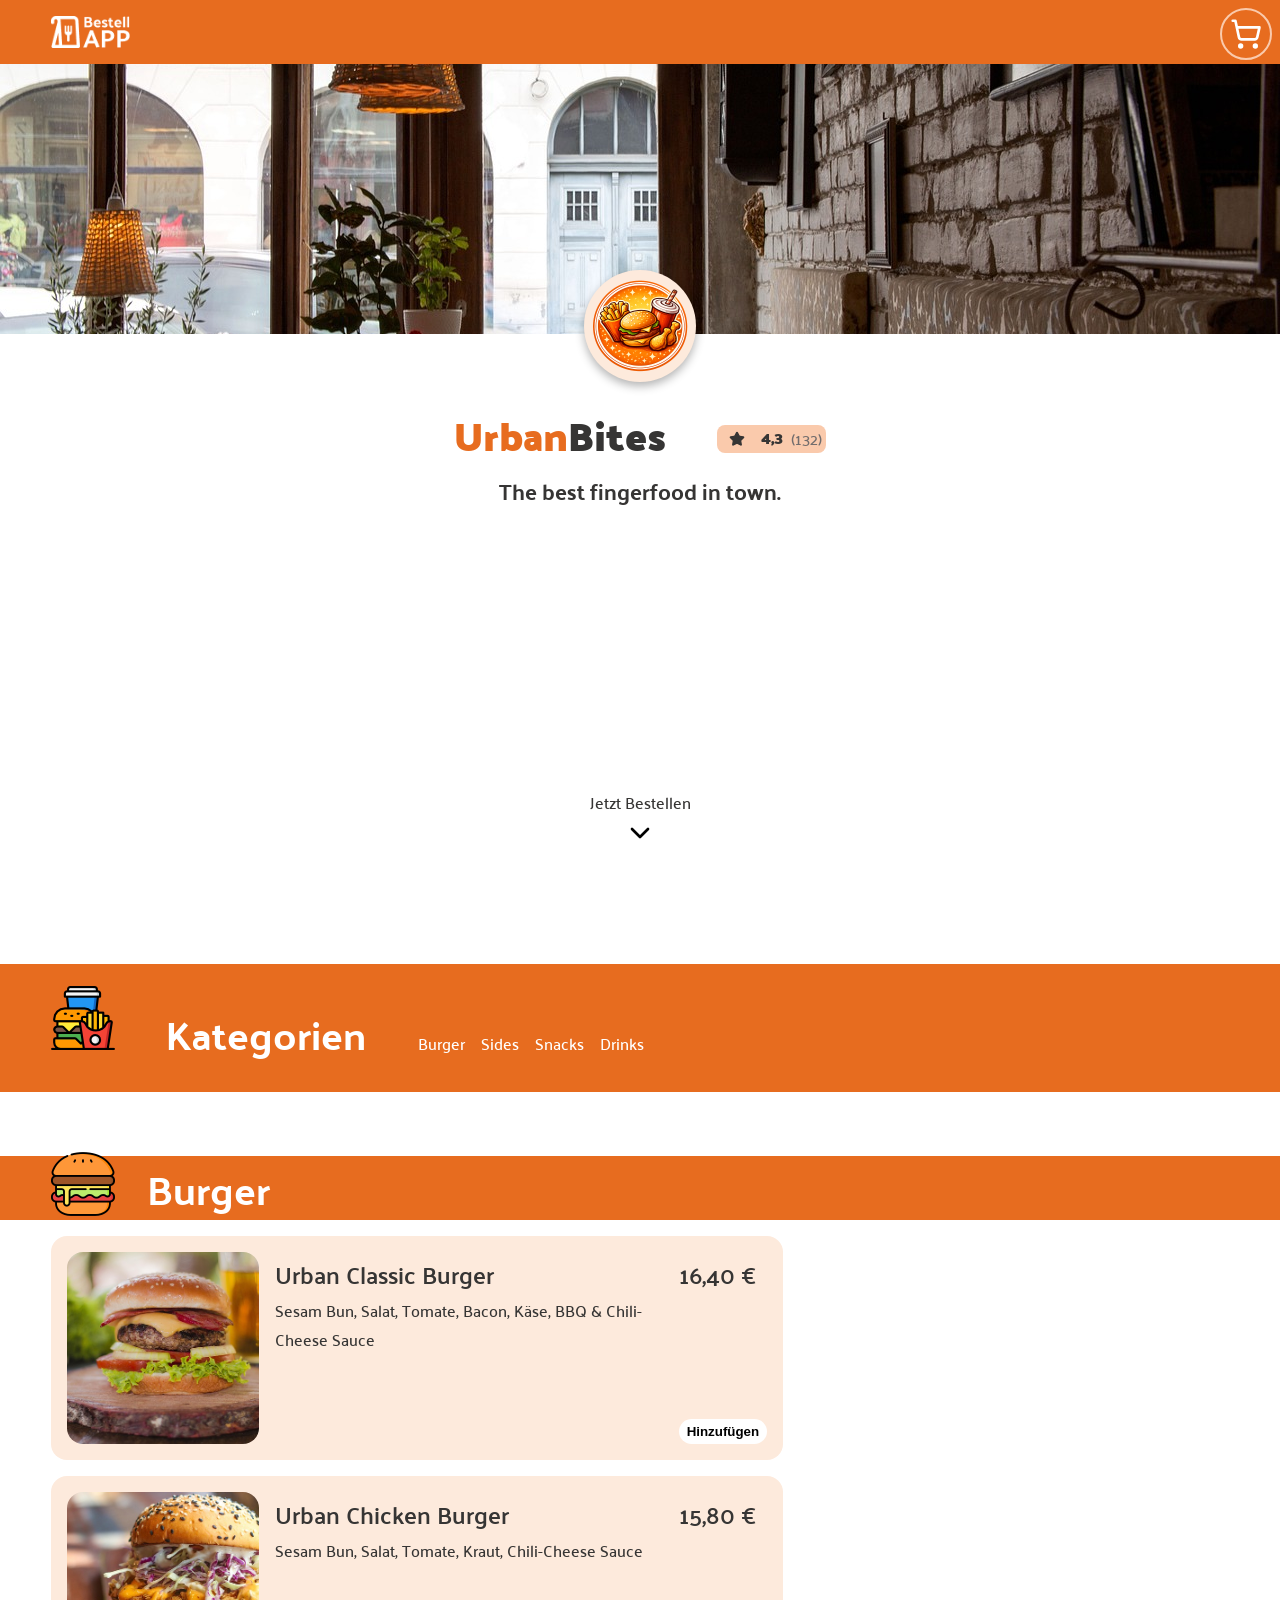
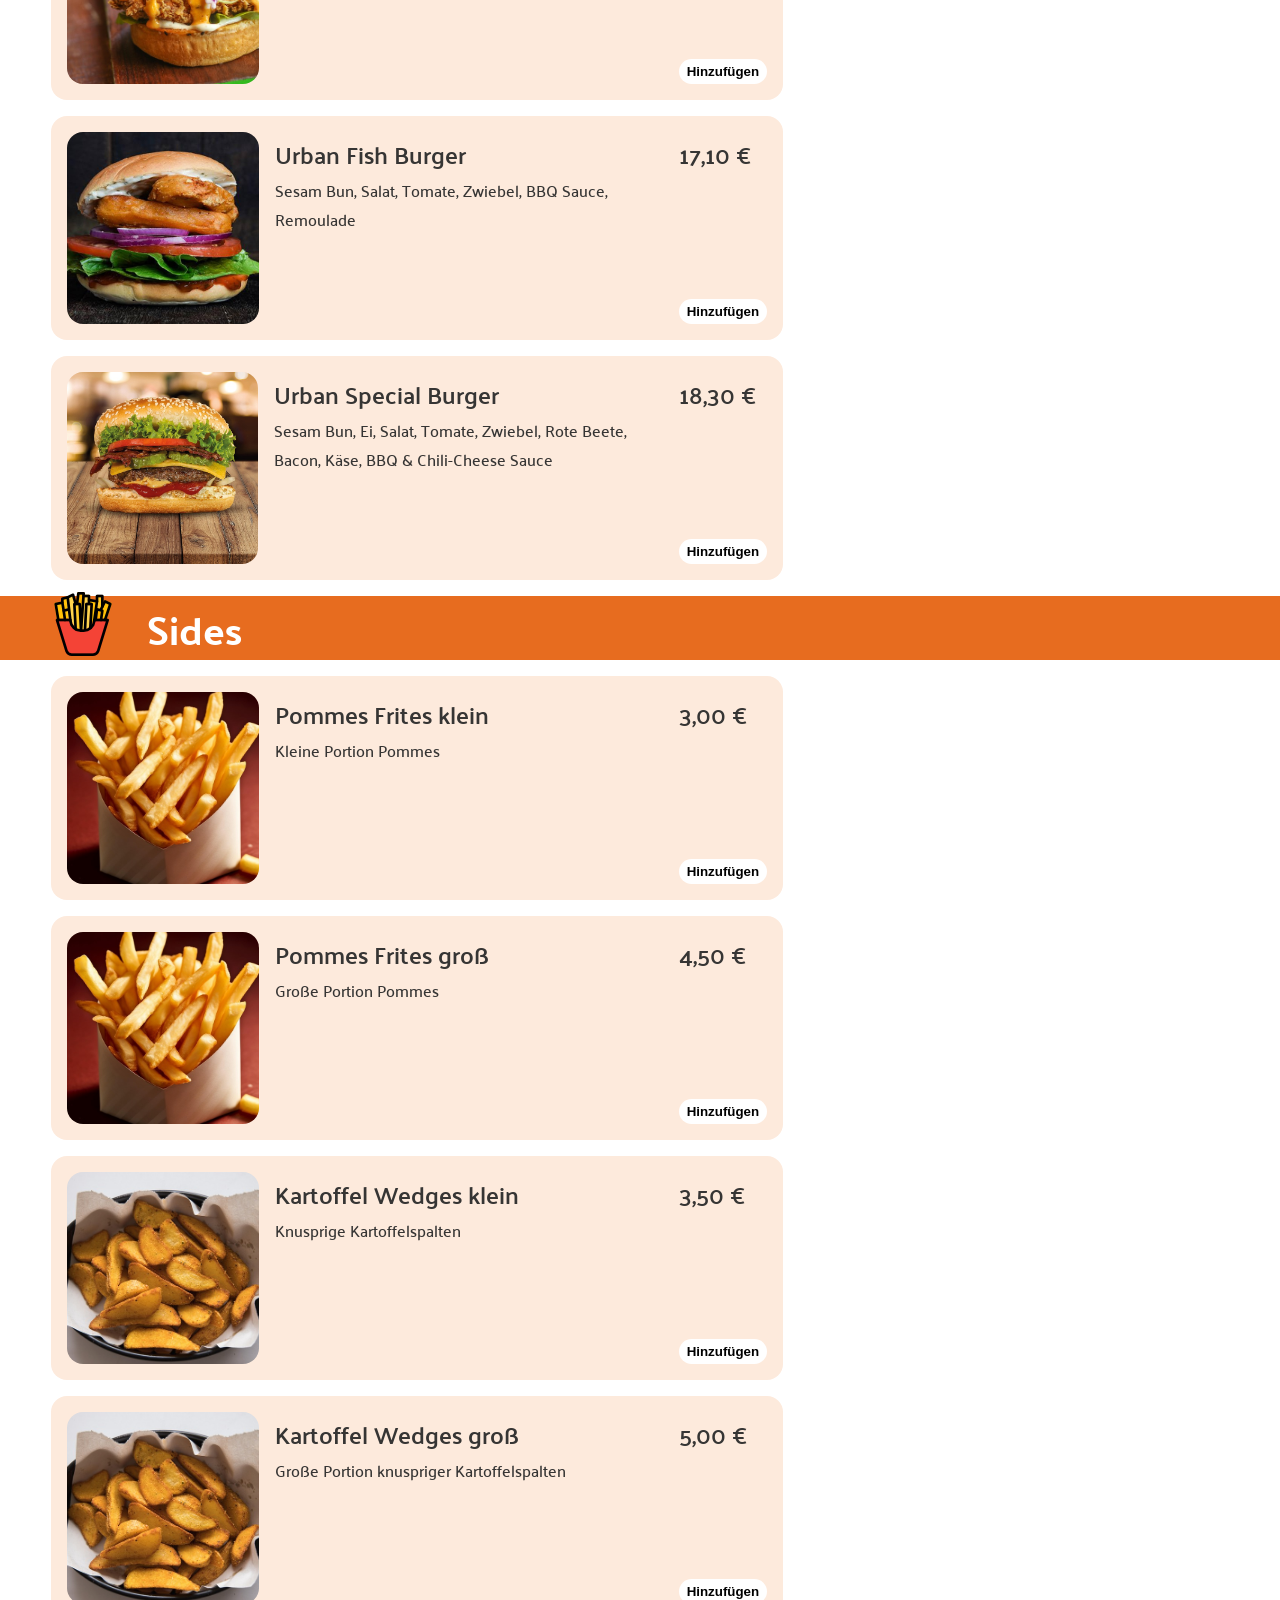
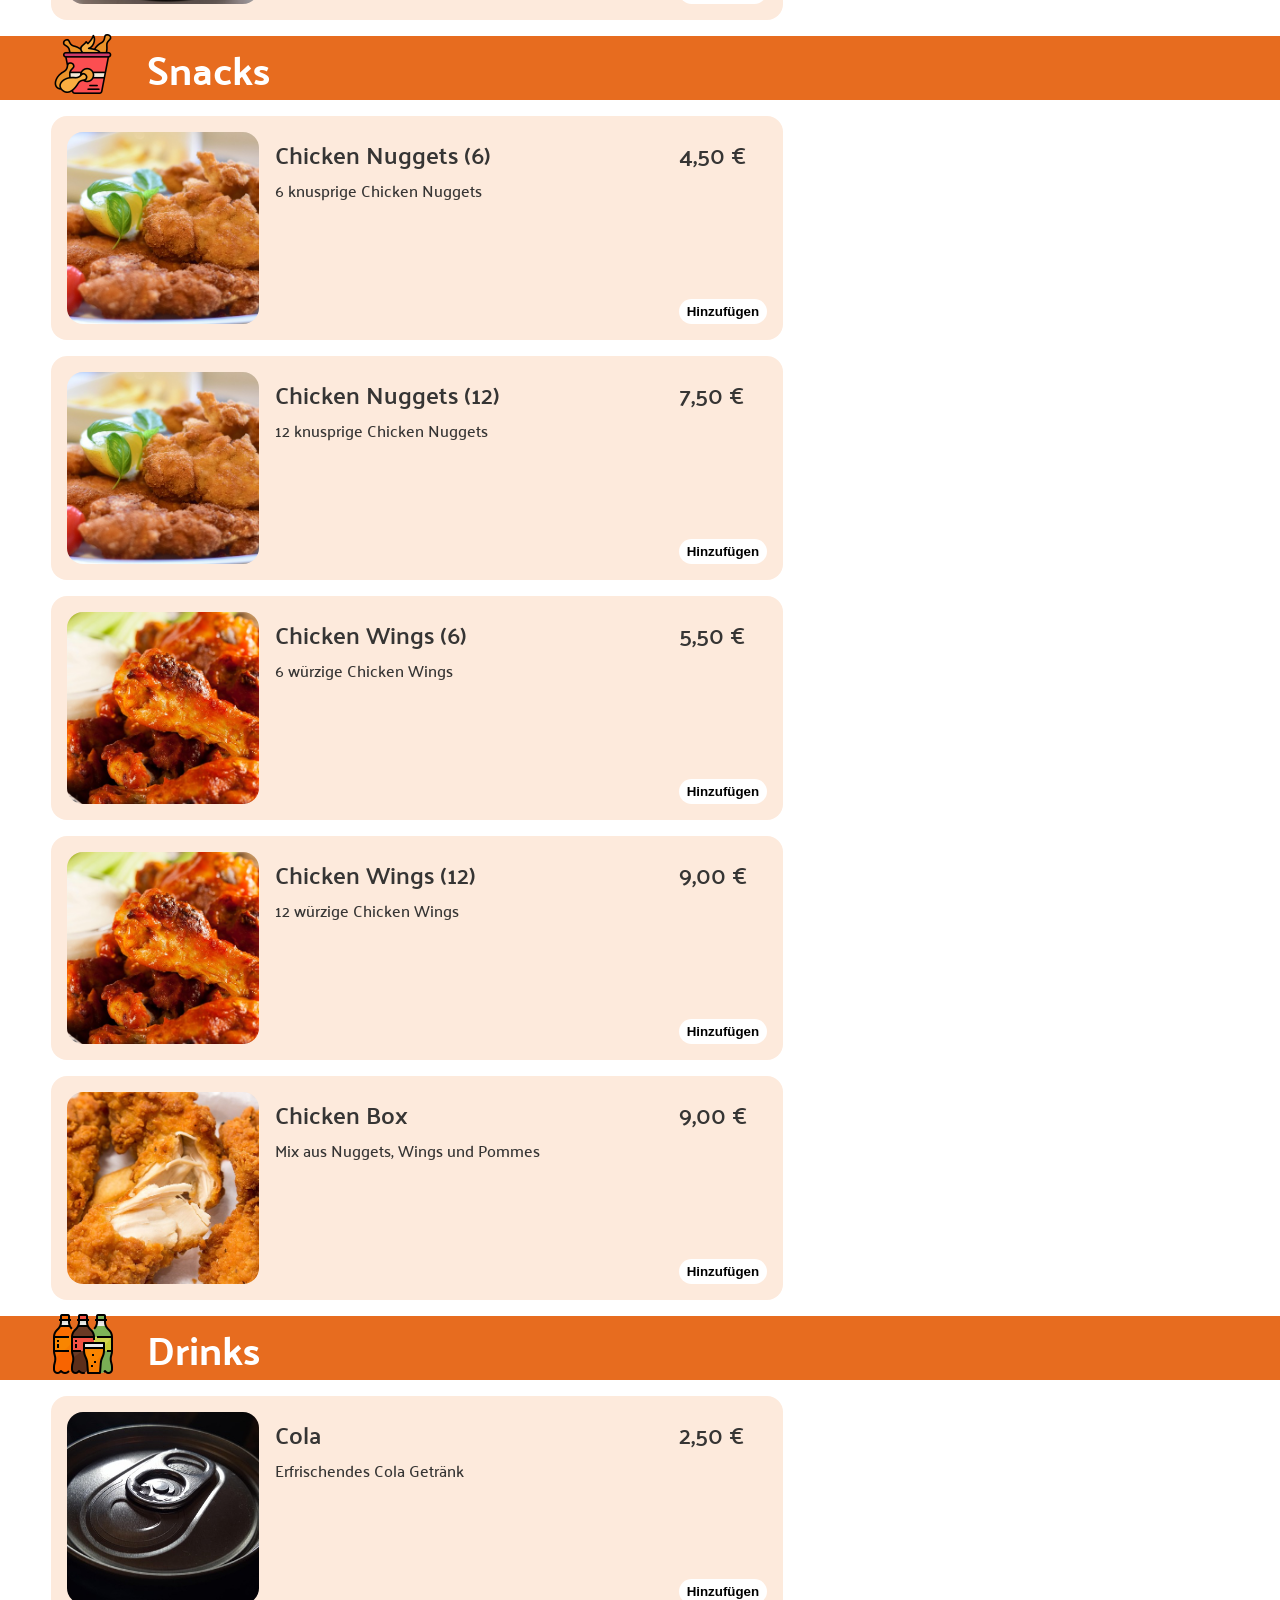
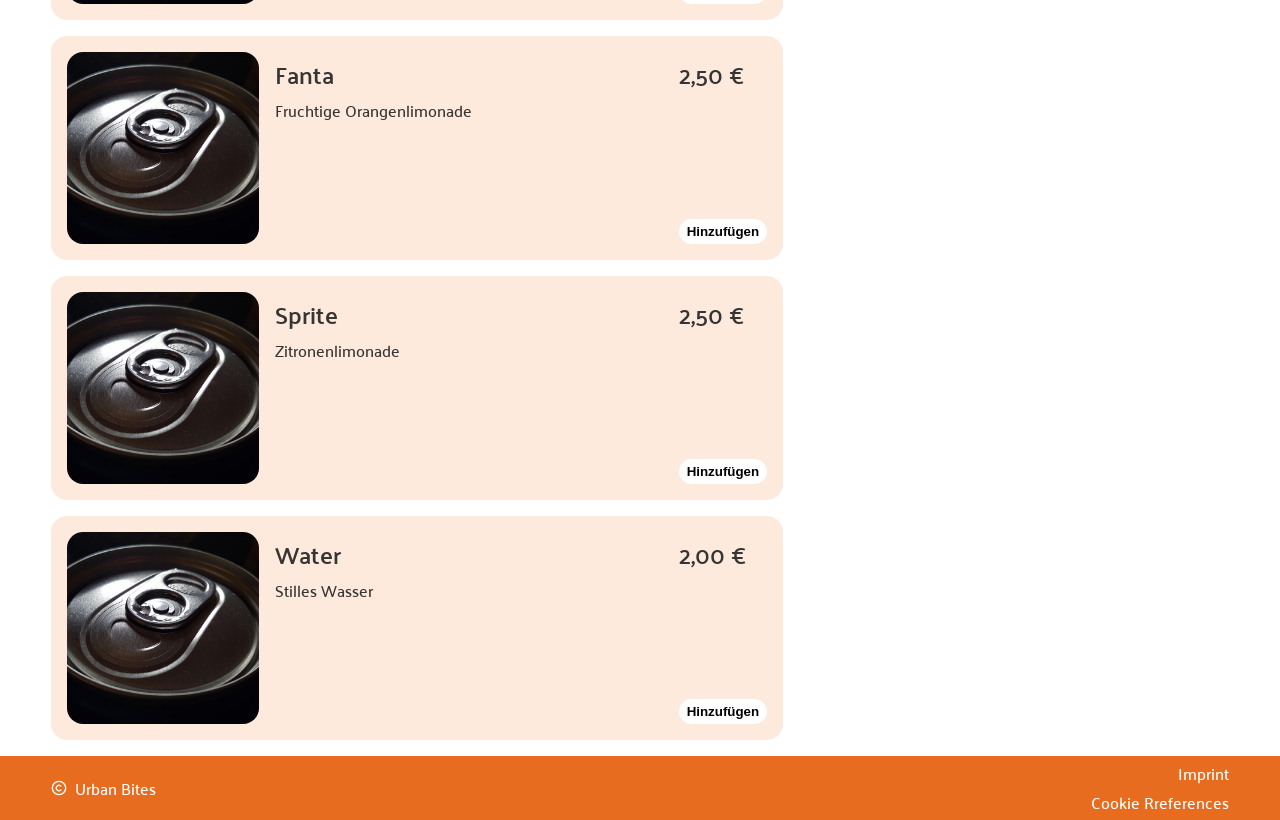
==== commit 49bfc55e: "Finalize menu and basket UI - Complete menu layout and rendering - Implement basket with empty state" ====
--- a/index.html
+++ b/index.html
@@ -5,6 +5,8 @@
     <meta charset="UTF-8">
     <meta name="viewport" content="width=device-width, initial-scale=1.0">
     <title>Bestell App</title>
+
+    <link rel="icon" type="image/x-icon" href="./assets/icons/shopping-cart.svg">
 
     <link rel="stylesheet" href="./styles/style.css">
     <link rel="stylesheet" href="./styles/standard.css">
@@ -12,7 +14,9 @@
     <link rel="stylesheet" href="./styles/fonts.css">
     <link rel="stylesheet" href="./styles/responsive.css">
 
-
+    <script src="./scripts/main.js" defer></script>
+    <script src="./scripts/template.js"></script>
+    <script src="./scripts/menu.js"></script>
 
 </head>
 
@@ -26,92 +30,70 @@
 
     <main>
 
-        <div class="main-content">
-            <section class="hero">
-
-                <div class="hero-images">
-                    <img class="hero-img" src="./assets/images/hero.jpg" alt="Burger und Pommes Bild">
-                    <div class="outer-logo-ring">
-                        <img class="hero-logo-img" src="./assets/images/hero-urban-bites-logo.png"
-                            alt="urban bites logo">
+        <section class="hero">
+
+            <div class="hero-images">
+                <img class="hero-img" src="./assets/images/hero.jpg" alt="Burger und Pommes Bild">
+                <div class="outer-logo-ring">
+                    <img class="hero-logo-img" src="./assets/images/hero-urban-bites-logo.png" alt="urban bites logo">
+                </div>
+
+            </div>
+
+            <div class="hero-content">
+
+                <div class="hero-review-and-title">
+                    <div class="review-box">
+                        <svg xmlns="http://www.w3.org/2000/svg" viewBox="0 0 24 24" fill="none" stroke="currentColor"
+                            stroke-width="2" stroke-linecap="round" stroke-linejoin="round"
+                            class="lucide lucide-star-icon lucide-star">
+                            <path
+                                d="M11.525 2.295a.53.53 0 0 1 .95 0l2.31 4.679a2.123 2.123 0 0 0 1.595 1.16l5.166.756a.53.53 0 0 1 .294.904l-3.736 3.638a2.123 2.123 0 0 0-.611 1.878l.882 5.14a.53.53 0 0 1-.771.56l-4.618-2.428a2.122 2.122 0 0 0-1.973 0L6.396 21.01a.53.53 0 0 1-.77-.56l.881-5.139a2.122 2.122 0 0 0-.611-1.879L2.16 9.795a.53.53 0 0 1 .294-.906l5.165-.755a2.122 2.122 0 0 0 1.597-1.16z" />
+                        </svg>
+
+                        <p class="average-count">4,3</p>
+                        <p class="review-count">(132)</p>
                     </div>
 
+                    <h1><span>Urban</span>Bites</h1>
+
                 </div>
 
-                <div class="hero-content">
-
-                    <div class="hero-review-and-title">
-                        <div class="review-box">
-                            <svg xmlns="http://www.w3.org/2000/svg" viewBox="0 0 24 24" fill="none"
-                                stroke="currentColor" stroke-width="2" stroke-linecap="round" stroke-linejoin="round"
-                                class="lucide lucide-star-icon lucide-star">
-                                <path
-                                    d="M11.525 2.295a.53.53 0 0 1 .95 0l2.31 4.679a2.123 2.123 0 0 0 1.595 1.16l5.166.756a.53.53 0 0 1 .294.904l-3.736 3.638a2.123 2.123 0 0 0-.611 1.878l.882 5.14a.53.53 0 0 1-.771.56l-4.618-2.428a2.122 2.122 0 0 0-1.973 0L6.396 21.01a.53.53 0 0 1-.77-.56l.881-5.139a2.122 2.122 0 0 0-.611-1.879L2.16 9.795a.53.53 0 0 1 .294-.906l5.165-.755a2.122 2.122 0 0 0 1.597-1.16z" />
-                            </svg>
-
-                            <p class="average-count">4,3</p>
-                            <p class="review-count">(132)</p>
-                        </div>
-
-                        <h1><span>Urban</span>Bites</h1>
-
-                    </div>
-
-                    <p class="sub-title">The best fingerfood in town.</p>
-
-                    <div class="order-now">
-                        <p>Jetzt Bestellen</p>
-
-                        <svg class="order-chevron-svg" xmlns="http://www.w3.org/2000/svg" viewBox="0 0 24 24"
-                            fill="none" stroke="currentColor" stroke-width="2" stroke-linecap="round"
-                            stroke-linejoin="round" class="lucide lucide-chevron-down-icon lucide-chevron-down">
-                            <path d="m6 9 6 6 6-6" />
-                        </svg>
-                    </div>
-
+                <p class="sub-title">The best fingerfood in town.</p>
+
+                <div class="order-now">
+                    <p>Jetzt Bestellen</p>
+
+                    <svg class="order-chevron-svg" xmlns="http://www.w3.org/2000/svg" viewBox="0 0 24 24" fill="none"
+                        stroke="currentColor" stroke-width="2" stroke-linecap="round" stroke-linejoin="round"
+                        class="lucide lucide-chevron-down-icon lucide-chevron-down">
+                        <path d="m6 9 6 6 6-6" />
+                    </svg>
                 </div>
 
-
-
-            </section>
-
-            <section class="categorie-navigation">
-                <div class="categorie-content">
-
-                    <img src="./assets/icons/categories/categories.png" alt="Burger Icon">
-                    <h2>Kategorien</h2>
-
-                    <nav>
-                        <a href="#">Burger</a>
-                        <a href="#">Sides</a>
-                        <a href="#">Snacks</a>
-                        <a href="#">Drinks</a>
-                    </nav>
-                </div>
-            </section>
-
-            <section class="dish-categories">
-
-                <header>
-                    <div class="dish-header-content max-content">
-                        <img src="./assets/icons/categories/hamburger.png" alt="Burger Icon">
-                        <h2>Burger</h2>
-                    </div>
-                </header>
-
-                <div class="dish-card">
-                    <img src="./assets/images/burgers/classic-burger.jpg" alt="Classic Burger Bild">
-                    <h3>Burger</h3>
-                    <p>Salat, Sauce, Beef, Tomaten, Zwiebel, Bacon</p>
-
-                    <div class="dish-card-footer">
-                        <p class="price-text">16,90€</p>
-                        <button class="add-btn">Hinzufügen</button>
-                    </div>
-                </div>
-
-            </section>
-        </div>
+            </div>
+
+
+
+        </section>
+
+        <section class="categorie-navigation">
+            <div class="categorie-content max-content">
+
+                <img src="./assets/icons/categories/categories.png" alt="Burger Icon">
+                <h2>Kategorien</h2>
+
+                <nav>
+                    <a href="#burger">Burger</a>
+                    <a href="#sides">Sides</a>
+                    <a href="#snacks">Snacks</a>
+                    <a href="#drinks">Drinks</a>
+                </nav>
+            </div>
+        </section>
+
+        <section id="menu" class="dish-categories">
+        </section>
 
         <section class="basket-section">
 
@@ -141,23 +123,55 @@
                     <h3>Deine Bestellung</h3>
 
                     <div class="basket-items">
-                        <!-- <div class="is-empty-card">
-                            <p>Dein Warenkorb ist leer.
-                                <br>Zeit etwas zu Bestellen.
-                            </p>
-
-                            <svg xmlns="http://www.w3.org/2000/svg" viewBox="0 0 24 24" fill="none" stroke="currentColor"
-                                stroke-width="2" stroke-linecap="round" stroke-linejoin="round"
-                                class="lucide lucide-shopping-cart-icon lucide-shopping-cart">
-                                <circle cx="8" cy="21" r="1" />
-                                <circle cx="19" cy="21" r="1" />
-                                <path
-                                    d="M2.05 2.05h2l2.66 12.42a2 2 0 0 0 2 1.58h9.78a2 2 0 0 0 1.95-1.57l1.65-7.43H5.12" />
-                            </svg>
-                        </div> -->
-
+                        
                         <div class="basket-card">
                             <p>1 x Burger mit Allem und etwas mehr</p>
+
+                            <div class="amount-container">
+
+                                <div class="amount-controller">
+                                    <button class="svg-btn">
+                                        <svg xmlns="http://www.w3.org/2000/svg" viewBox="0 0 24 24" fill="none"
+                                            stroke="currentColor" stroke-width="2" stroke-linecap="round"
+                                            stroke-linejoin="round" class="lucide lucide-trash2-icon lucide-trash-2">
+                                            <path d="M10 11v6" />
+                                            <path d="M14 11v6" />
+                                            <path d="M19 6v14a2 2 0 0 1-2 2H7a2 2 0 0 1-2-2V6" />
+                                            <path d="M3 6h18" />
+                                            <path d="M8 6V4a2 2 0 0 1 2-2h4a2 2 0 0 1 2 2v2" />
+                                        </svg>
+
+                                        <svg xmlns="http://www.w3.org/2000/svg" viewBox="0 0 24 24" fill="none"
+                                            stroke="currentColor" stroke-width="2" stroke-linecap="round"
+                                            stroke-linejoin="round"
+                                            class="lucide lucide-circle-minus-icon lucide-circle-minus hidden">
+                                            <circle cx="12" cy="12" r="10" />
+                                            <path d="M8 12h8" />
+                                        </svg>
+                                    </button>
+
+                                    <p>1</p>
+
+                                    <button class="svg-btn">
+                                        <svg xmlns="http://www.w3.org/2000/svg" viewBox="0 0 24 24" fill="none"
+                                            stroke="currentColor" stroke-width="2" stroke-linecap="round"
+                                            stroke-linejoin="round"
+                                            class="lucide lucide-circle-plus-icon lucide-circle-plus">
+                                            <circle cx="12" cy="12" r="10" />
+                                            <path d="M8 12h8" />
+                                            <path d="M12 8v8" />
+                                        </svg>
+                                    </button>
+                                </div>
+
+
+                                <p>14,30€</p>
+                            </div>
+
+                        </div>
+
+                        <div class="basket-card">
+                            <p>1 x Burger mit Allem</p>
 
                             <div class="amount-container">
 
@@ -175,7 +189,7 @@
                                     <svg xmlns="http://www.w3.org/2000/svg" viewBox="0 0 24 24" fill="none"
                                         stroke="currentColor" stroke-width="2" stroke-linecap="round"
                                         stroke-linejoin="round"
-                                        class="lucide lucide-circle-minus-icon lucide-circle-minus">
+                                        class="lucide lucide-circle-minus-icon lucide-circle-minus hidden">
                                         <circle cx="12" cy="12" r="10" />
                                         <path d="M8 12h8" />
                                     </svg>
@@ -218,7 +232,7 @@
                                     <svg xmlns="http://www.w3.org/2000/svg" viewBox="0 0 24 24" fill="none"
                                         stroke="currentColor" stroke-width="2" stroke-linecap="round"
                                         stroke-linejoin="round"
-                                        class="lucide lucide-circle-minus-icon lucide-circle-minus">
+                                        class="lucide lucide-circle-minus-icon lucide-circle-minus hidden">
                                         <circle cx="12" cy="12" r="10" />
                                         <path d="M8 12h8" />
                                     </svg>
@@ -261,7 +275,7 @@
                                     <svg xmlns="http://www.w3.org/2000/svg" viewBox="0 0 24 24" fill="none"
                                         stroke="currentColor" stroke-width="2" stroke-linecap="round"
                                         stroke-linejoin="round"
-                                        class="lucide lucide-circle-minus-icon lucide-circle-minus">
+                                        class="lucide lucide-circle-minus-icon lucide-circle-minus hidden">
                                         <circle cx="12" cy="12" r="10" />
                                         <path d="M8 12h8" />
                                     </svg>
@@ -304,7 +318,7 @@
                                     <svg xmlns="http://www.w3.org/2000/svg" viewBox="0 0 24 24" fill="none"
                                         stroke="currentColor" stroke-width="2" stroke-linecap="round"
                                         stroke-linejoin="round"
-                                        class="lucide lucide-circle-minus-icon lucide-circle-minus">
+                                        class="lucide lucide-circle-minus-icon lucide-circle-minus hidden">
                                         <circle cx="12" cy="12" r="10" />
                                         <path d="M8 12h8" />
                                     </svg>
@@ -327,67 +341,31 @@
                             </div>
 
                         </div>
-
-                        <div class="basket-card">
-                            <p>1 x Burger mit Allem</p>
-
-                            <div class="amount-container">
-
-                                <button class="svg-btn">
-                                    <svg xmlns="http://www.w3.org/2000/svg" viewBox="0 0 24 24" fill="none"
-                                        stroke="currentColor" stroke-width="2" stroke-linecap="round"
-                                        stroke-linejoin="round" class="lucide lucide-trash2-icon lucide-trash-2">
-                                        <path d="M10 11v6" />
-                                        <path d="M14 11v6" />
-                                        <path d="M19 6v14a2 2 0 0 1-2 2H7a2 2 0 0 1-2-2V6" />
-                                        <path d="M3 6h18" />
-                                        <path d="M8 6V4a2 2 0 0 1 2-2h4a2 2 0 0 1 2 2v2" />
-                                    </svg>
-
-                                    <svg xmlns="http://www.w3.org/2000/svg" viewBox="0 0 24 24" fill="none"
-                                        stroke="currentColor" stroke-width="2" stroke-linecap="round"
-                                        stroke-linejoin="round"
-                                        class="lucide lucide-circle-minus-icon lucide-circle-minus">
-                                        <circle cx="12" cy="12" r="10" />
-                                        <path d="M8 12h8" />
-                                    </svg>
-                                </button>
-
-                                <p>1</p>
-
-                                <button class="svg-btn">
-                                    <svg xmlns="http://www.w3.org/2000/svg" viewBox="0 0 24 24" fill="none"
-                                        stroke="currentColor" stroke-width="2" stroke-linecap="round"
-                                        stroke-linejoin="round"
-                                        class="lucide lucide-circle-plus-icon lucide-circle-plus">
-                                        <circle cx="12" cy="12" r="10" />
-                                        <path d="M8 12h8" />
-                                        <path d="M12 8v8" />
-                                    </svg>
-                                </button>
-
-                                <p>14,30€</p>
-                            </div>
-
-                        </div>
                     </div>
 
                     <div class="basket-footer">
 
-                        
+                        <div class="subtotal">
+                            <p>Zwischensumme</p>
+                            <p>xx,Xx€</p>
+                        </div>
+
+                        <div class="delivery-fee">
+                            <p>Lieferkosten</p>
+                            <p>0,99€</p>
+                        </div>
+
+                        <hr>
+
+                        <div class="total">
+                            <p>Gesamt</p>
+                            <p>123,45€</p>
+                        </div>
+
+                        <button class="order-btn">Jetzt Bestellen</button>
 
                     </div>
-
-
-
-
-
                 </div>
-
-
-
-
-
             </div>
 
         </section>
@@ -420,7 +398,7 @@
     </footer>
 
 
-    <script src="./scripts/main.js"></script>
+
 </body>
 
 </html>
--- a/styles/style.css
+++ b/styles/style.css
@@ -1,6 +1,5 @@
 .max-content {
-    margin: 0 auto;
-    max-width: 1440px;
+    padding: 0 max(calc(50% - 720px), clamp(1rem, 4vw, 4rem));
 }
 
 .hidden {
@@ -20,12 +19,7 @@
 
 
 .header-content {
-    padding: 0 clamp(1rem, 4vw, 4rem);
-
-    width: 100%;
-
     display: flex;
-    justify-content: space-between;
     align-items: center;
 }
 
@@ -34,23 +28,6 @@
 }
 
 
-
-.main-content {
-    position: relative;
-    display: flex;
-    flex-direction: column;
-
-    flex: 1;
-}
-
-.basket-section {
-    position: absolute;
-    top: -4rem;
-    right: 0;
-
-    height: 100%;
-    width: 100%;
-}
 
 
 
@@ -143,21 +120,19 @@
 }
 
 .categorie-content {
-    padding: 0 clamp(1rem, 4vw, 4rem);
     display: flex;
     flex-wrap: wrap;
     align-items: baseline;
 
-    gap: 1rem;
+    gap: clamp(1rem, 4vw, 4rem);
 }
 
 .categorie-content nav {
     display: flex;
-    gap: 0.5rem;
+    gap: 1rem;
 }
 
 .dish-header-content {
-    padding: 0 clamp(1rem, 4vw, 4rem);
     width: 100%;
 
     display: flex;
@@ -187,8 +162,6 @@
 
 
 .footer-content {
-    padding: 0 clamp(1rem, 4vw, 4rem);
-
     width: 100%;
 
     display: flex;
@@ -213,19 +186,4 @@
     color: var(--primary-color);
 
     gap: 0.5rem;
-}
-
-/* TABLET */
-@media (min-width: 768px) {
-
-    .hero-images {
-        padding: 0;
-    }
-
-    .hero-img {
-        border-radius: 0;
-    }
-}
-
-/* DESKTOP */
-@media (min-width: 1024px) {}+}
--- a/styles/standard.css
+++ b/styles/standard.css
@@ -34,8 +34,6 @@
     background-color: var(--primary-color);
     color: #363534;
     font-family: 'Palanquin';
-
-    overflow-x: hidden;
 }
 
 p {
@@ -78,6 +76,11 @@
     font-size: 1rem;
 }
 
+a:hover {
+    transform: scale(1.2);
+    text-decoration: underline;
+}
+
 svg {
     height: 2rem;
     width: 2rem;
@@ -103,14 +106,6 @@
     align-items: center;
 }
 
-main {
-    margin-top: -4rem;
-    padding-top: 4rem;
-
-    position: relative;
-    display: flex;
-}
-
 footer {
     background-color: var(--secondary-color);
     height: 4rem;
--- a/styles/assets.css
+++ b/styles/assets.css
@@ -46,11 +46,10 @@
 /* DISH - CARD */
 
 .dish-card {
-    margin: 1rem;
-    margin-left: clamp(1rem, 4vw, 4rem);
+    margin: 1rem 0;
     padding: 1rem;
 
-    max-width: 32rem;
+    max-width: 700px;
 
     background-color: var(--asset-primary-color);
     border-radius: 1rem;
@@ -79,15 +78,21 @@
 }
 
 /* BASKET */
+.basket-section {
+    position: fixed;
+    top: 0;
+    left: 50%;
+    transform: translateX(-50%);
+
+    width: 100%;
+    max-width: 1440px;
+    pointer-events: none;
+}
+
 .basket {
-    position: sticky;
-    top: 0;
-
-    height: 100vh;
-
-    display: flex;
-    flex-direction: column;
-
+    display: flex;
+    flex-direction: column;
+    align-items: flex-end;
     gap: 0.5rem;
 }
 
@@ -96,6 +101,8 @@
     justify-content: center;
     align-items: center;
     align-self: flex-end;
+
+    pointer-events: auto;
 }
 
 .basket-svg-bg {
@@ -112,7 +119,6 @@
     display: flex;
     justify-content: center;
     align-items: center;
-    align-self: flex-end;
 }
 
 .basket svg {
@@ -136,6 +142,7 @@
 
 .shopping-icon {
     opacity: 1;
+    transform: translate(-50%, -50%) scale(1);
 }
 
 .x-icon {
@@ -155,32 +162,43 @@
 
 
 .basket-content {
+    width: 100%;
+    height: calc(100vh - 4.5rem);
+
     background-color: var(--basket-primary-color);
-    height: 100%;
-
     color: var(--asset-primary-color);
 
-    border-top-left-radius: 1.5rem;
-    border-bottom-left-radius: 1.5rem;
-
-    display: flex;
-    flex-direction: column;
-    align-items: center;
-
+    border-radius: 1.5rem;
+
+    display: flex;
+    flex-direction: column;
+    align-items: end;
     gap: 1rem;
 
-    transform: translateX(100%);
-    transition: all 0.3s ease;
-}
+    opacity: 0;
+    transform: scale(0.6) translate(50%, -50%);
+    transition: opacity 0.2s ease, transform 0.25s ease;
+}
+
+.basket-content h3 {
+    margin: 0 1rem;
+}
+
 
 .basket-content.open {
-    transform: translateX(0);
+    opacity: 1;
+    transform: scale(1) translate(0);
+    pointer-events: auto;
 }
 
 .is-empty-card {
-    display: flex;
-    flex-direction: column;
-    align-items: center;
+    padding: 4rem 0;
+
+    display: flex;
+    flex-direction: column;
+    align-items: center;
+
+    align-self: center;
 
     gap: 1rem;
 }
@@ -188,10 +206,12 @@
 .is-empty-card svg {
     height: 4rem;
     width: 4rem;
+
+    stroke: var(--asset-primary-color);
 }
 
 .basket-card {
-    padding: 0.5rem 1rem ;
+    padding: 0.5rem 1rem;
     background-color: var(--asset-primary-color);
     border-top-left-radius: 1.5rem;
     border-bottom-left-radius: 1.5rem;
@@ -206,15 +226,19 @@
     justify-content: space-between;
 }
 
+.amount-controller {
+    display: flex;
+    gap: 1rem;
+}
+
 .amount-container svg {
     stroke: var(--basket-primary-color);
 }
 
 .basket-items {
+    display: flex;
+    flex-direction: column;
     margin: 0 1rem;
-
-    display: flex;
-    flex-direction: column;
 
     overflow-y: auto;
     flex: 1;
@@ -222,4 +246,38 @@
     max-height: 50vh;
 
     gap: 0.5rem;
+}
+
+.basket-footer {
+    margin: 0 1rem;
+    margin-bottom: 1rem;
+
+    display: flex;
+    flex-direction: column;
+    align-items: end;
+}
+
+.subtotal,
+.delivery-fee,
+.total {
+    width: 100%;
+
+    display: flex;
+    justify-content: space-between;
+}
+
+hr {
+    width: 100%;
+    color: var(--highlight-color);
+}
+
+.order-btn {
+    background-color: var(--secondary-color);
+
+    margin-top: 0.5rem;
+    padding: 0.5rem 1rem;
+    font-size: 1.5rem;
+    font-weight: bold;
+
+    border: 2px solid var(--highlight-color);
 }
--- a/styles/responsive.css
+++ b/styles/responsive.css
@@ -2,12 +2,6 @@
 
 /* TABLET */
 @media (min-width: 768px) {
-
-    .basket-section {
-        height: 100%;
-        width: 200px;
-    }
-
 
     .hero-images {
         padding: 0;
@@ -36,6 +30,32 @@
     .review-box {
         margin-top: 0.5rem;
     }
+
+    .dish-card {
+        display: flex;
+        justify-content: space-between;
+
+        gap: 1rem;
+    }
+
+    .dish-card img {
+        height: 12rem;
+        width: 12rem;
+    }
+
+    .dish-image-and-text-container {
+        display: flex;
+        gap: 1rem;
+    }
+
+    .dish-card-footer {
+        display: flex;
+        flex-direction: column;
+    }
+
+    .basket-content {
+        width: 30rem;
+    }
 }
 
 /* DESKTOP */
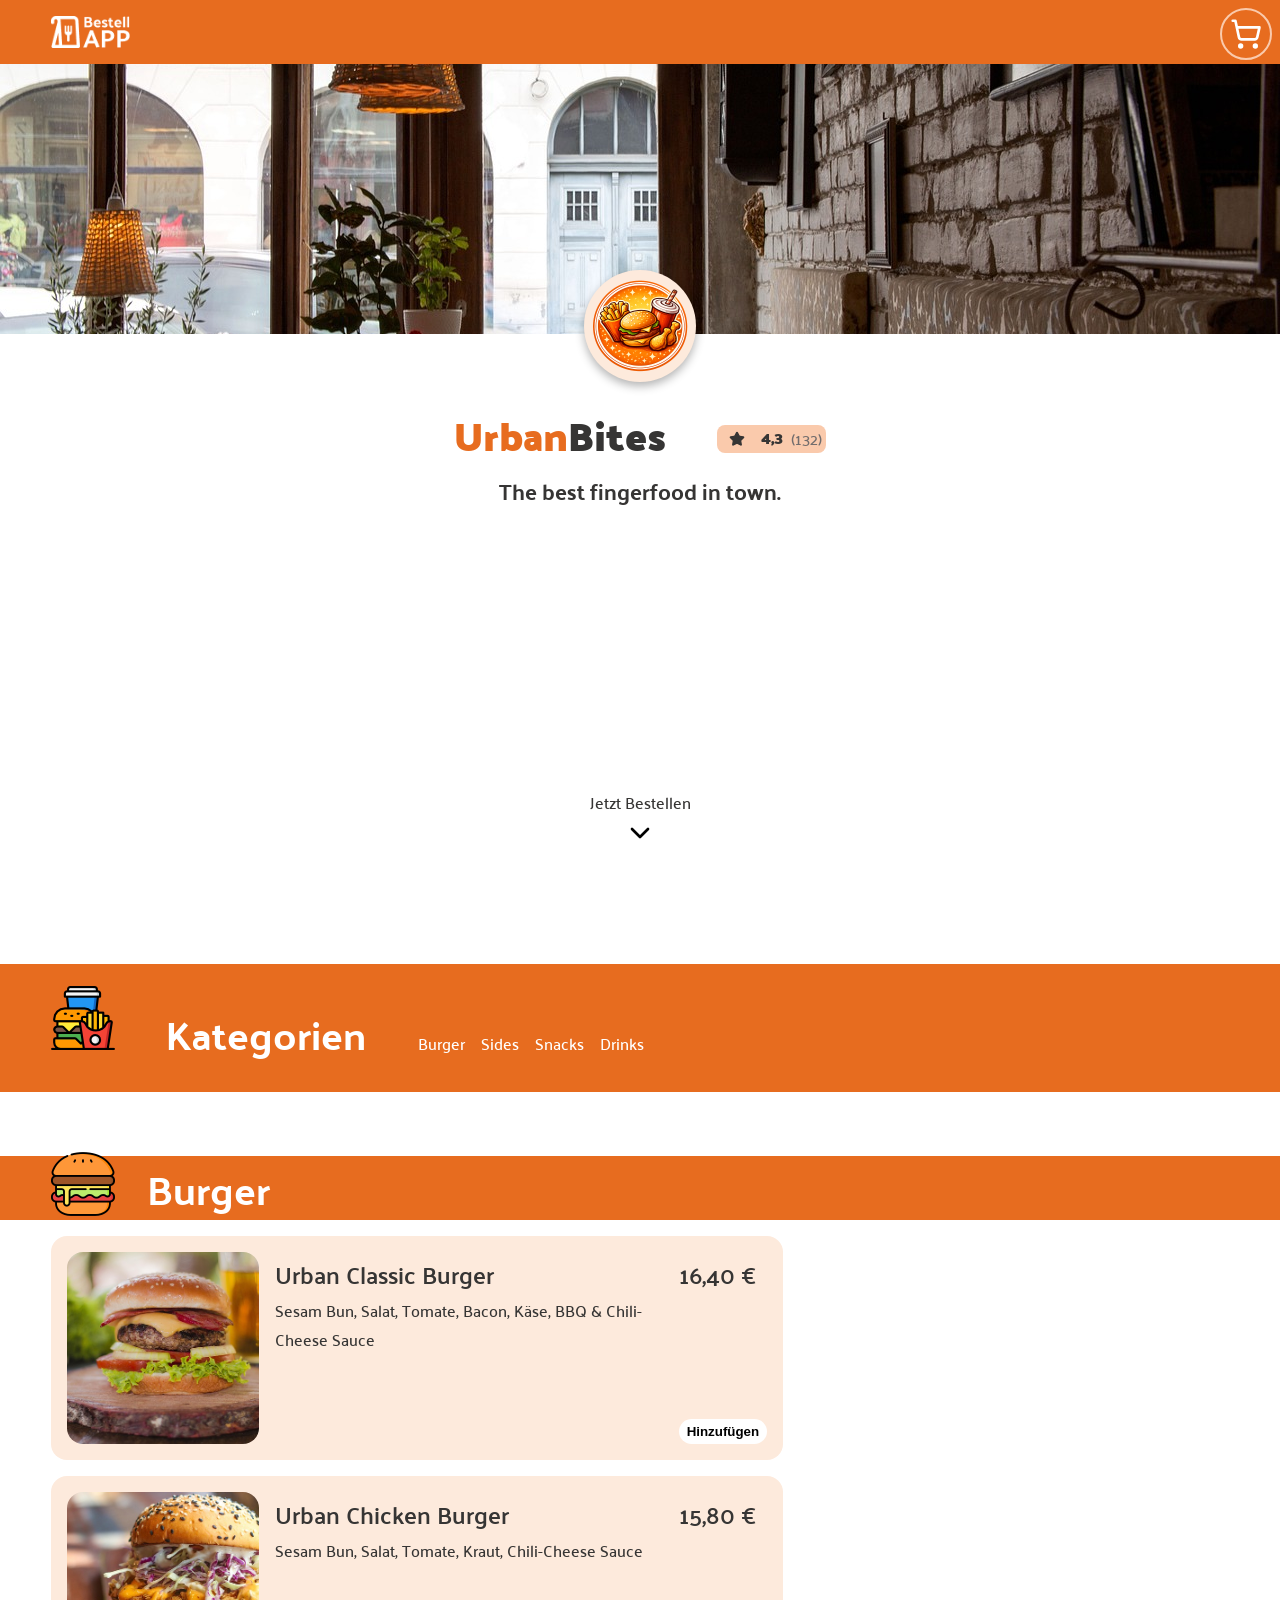
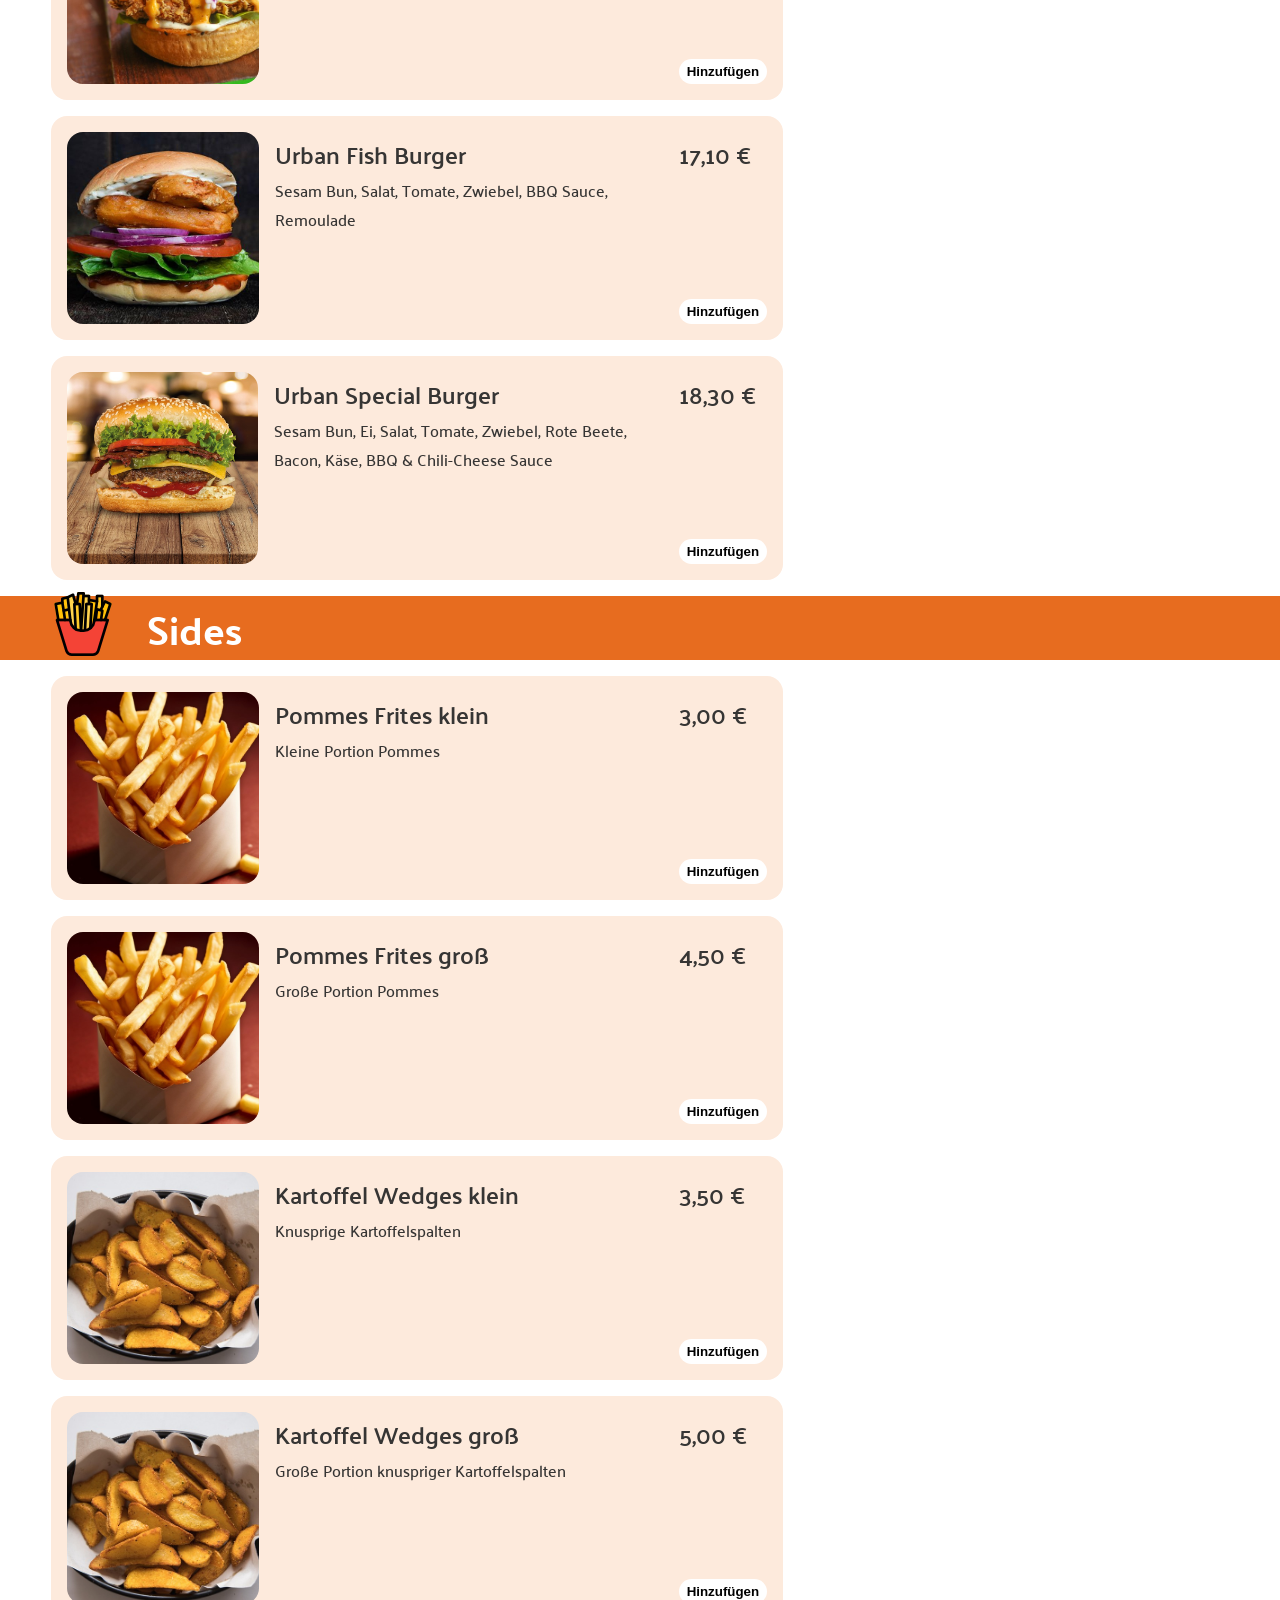
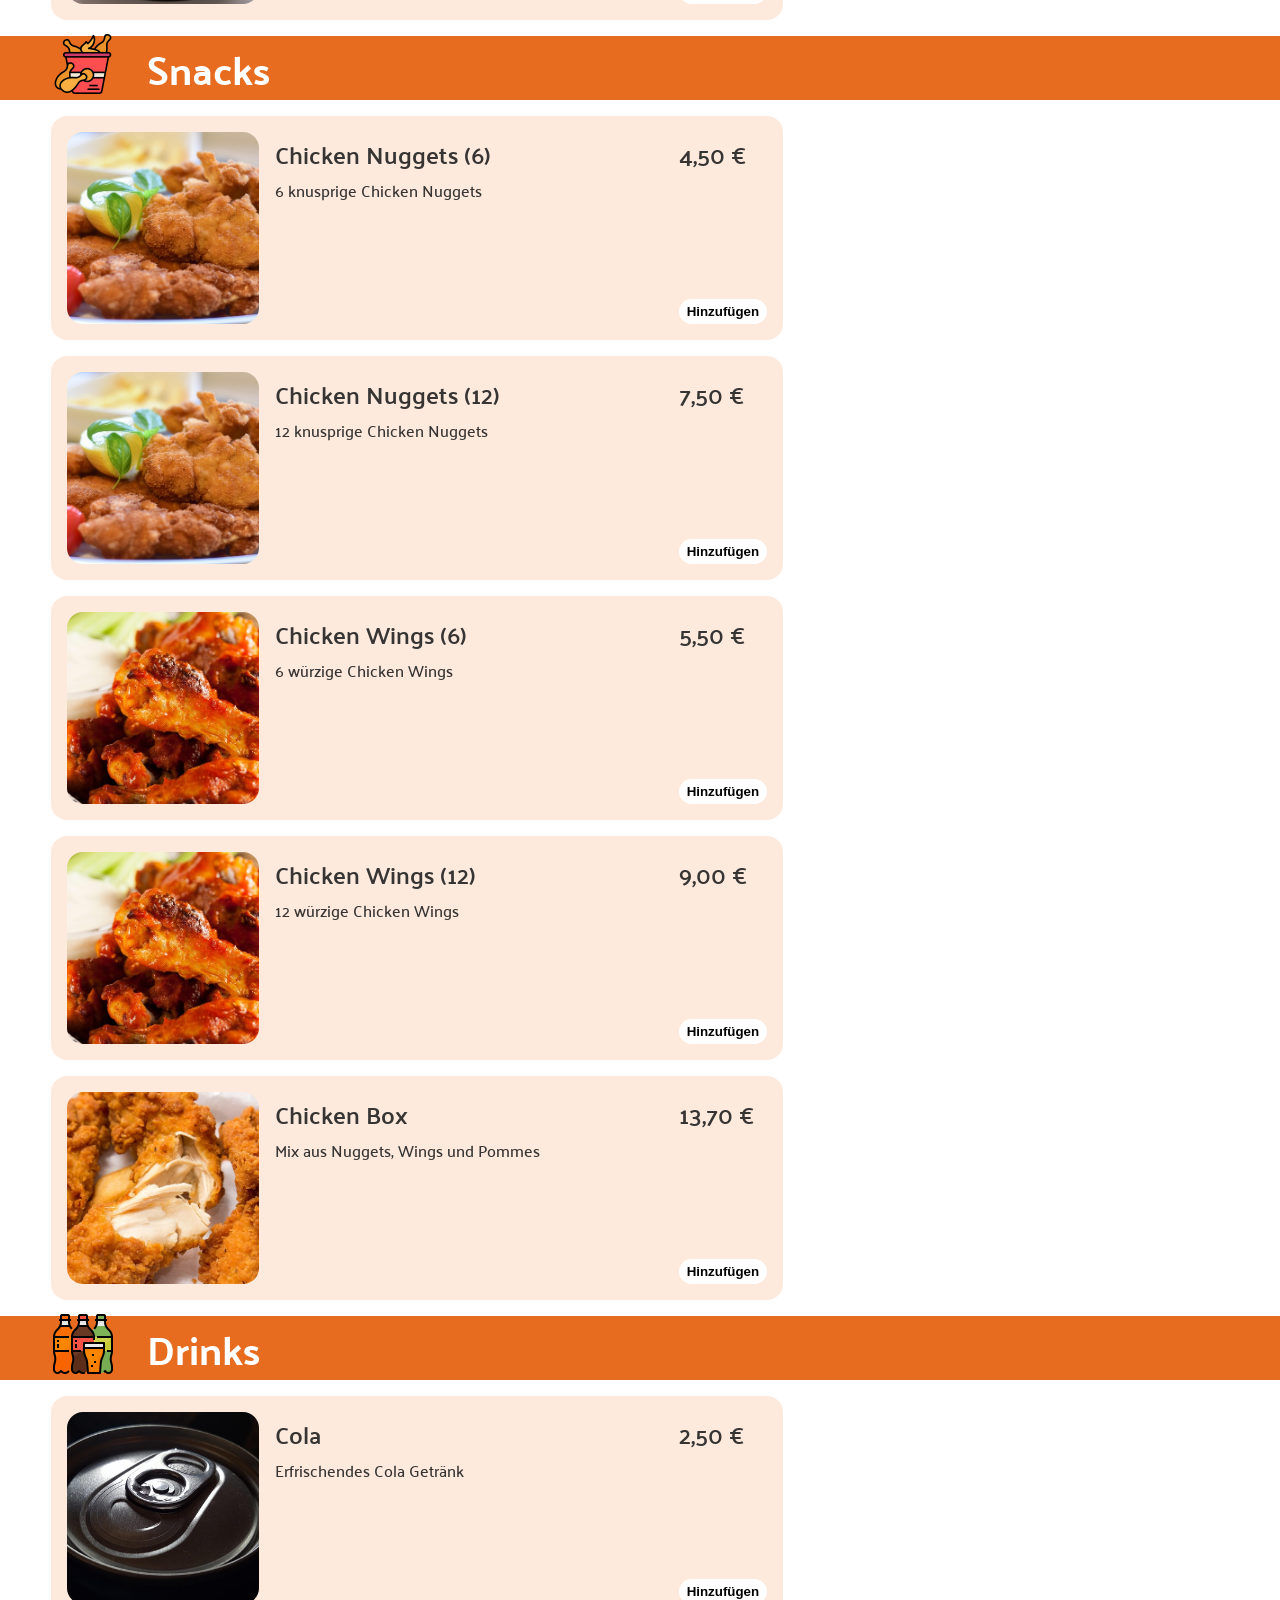
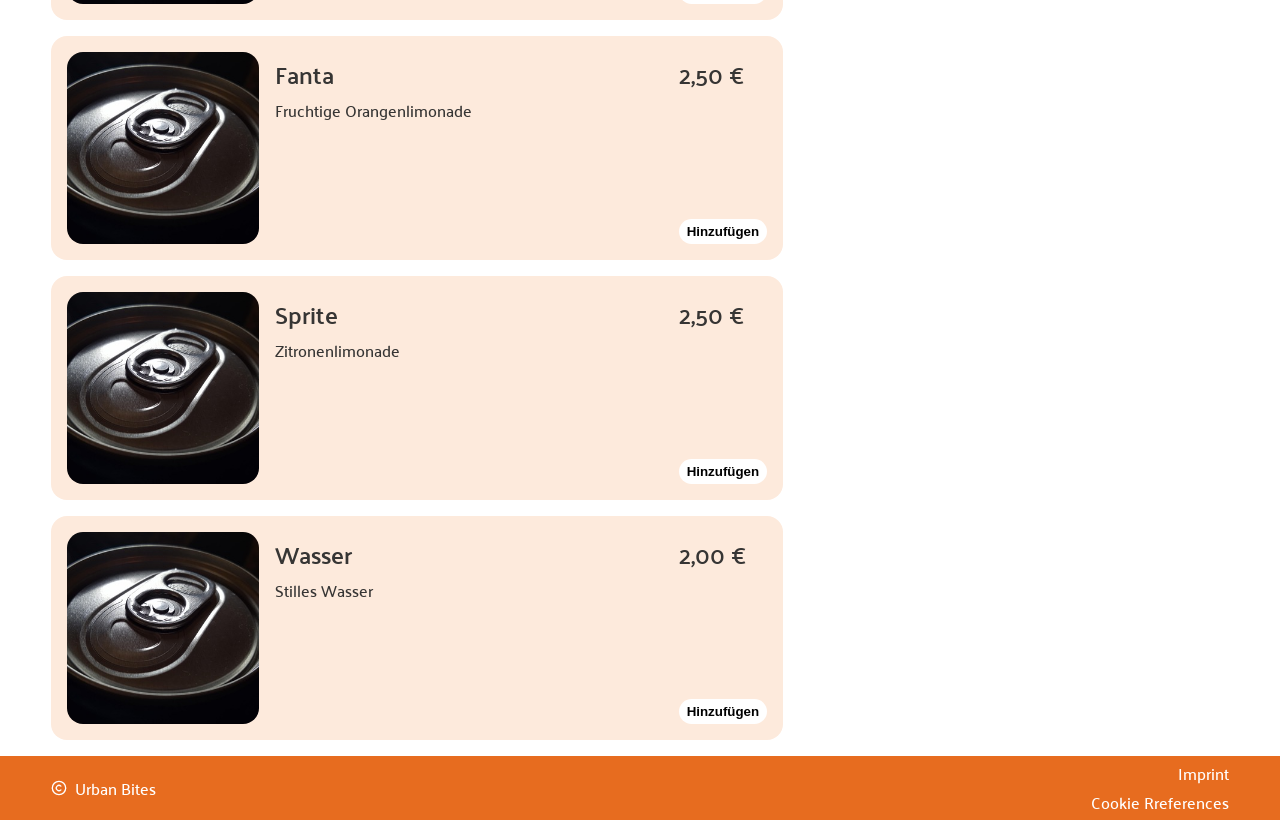
==== commit e693ba31: "feat: add full basket functionality - add + / - / delete logic - implement basket rendering - add pr" ====
--- a/index.html
+++ b/index.html
@@ -122,248 +122,10 @@
 
                     <h3>Deine Bestellung</h3>
 
-                    <div class="basket-items">
-                        
-                        <div class="basket-card">
-                            <p>1 x Burger mit Allem und etwas mehr</p>
-
-                            <div class="amount-container">
-
-                                <div class="amount-controller">
-                                    <button class="svg-btn">
-                                        <svg xmlns="http://www.w3.org/2000/svg" viewBox="0 0 24 24" fill="none"
-                                            stroke="currentColor" stroke-width="2" stroke-linecap="round"
-                                            stroke-linejoin="round" class="lucide lucide-trash2-icon lucide-trash-2">
-                                            <path d="M10 11v6" />
-                                            <path d="M14 11v6" />
-                                            <path d="M19 6v14a2 2 0 0 1-2 2H7a2 2 0 0 1-2-2V6" />
-                                            <path d="M3 6h18" />
-                                            <path d="M8 6V4a2 2 0 0 1 2-2h4a2 2 0 0 1 2 2v2" />
-                                        </svg>
-
-                                        <svg xmlns="http://www.w3.org/2000/svg" viewBox="0 0 24 24" fill="none"
-                                            stroke="currentColor" stroke-width="2" stroke-linecap="round"
-                                            stroke-linejoin="round"
-                                            class="lucide lucide-circle-minus-icon lucide-circle-minus hidden">
-                                            <circle cx="12" cy="12" r="10" />
-                                            <path d="M8 12h8" />
-                                        </svg>
-                                    </button>
-
-                                    <p>1</p>
-
-                                    <button class="svg-btn">
-                                        <svg xmlns="http://www.w3.org/2000/svg" viewBox="0 0 24 24" fill="none"
-                                            stroke="currentColor" stroke-width="2" stroke-linecap="round"
-                                            stroke-linejoin="round"
-                                            class="lucide lucide-circle-plus-icon lucide-circle-plus">
-                                            <circle cx="12" cy="12" r="10" />
-                                            <path d="M8 12h8" />
-                                            <path d="M12 8v8" />
-                                        </svg>
-                                    </button>
-                                </div>
-
-
-                                <p>14,30€</p>
-                            </div>
-
-                        </div>
-
-                        <div class="basket-card">
-                            <p>1 x Burger mit Allem</p>
-
-                            <div class="amount-container">
-
-                                <button class="svg-btn">
-                                    <svg xmlns="http://www.w3.org/2000/svg" viewBox="0 0 24 24" fill="none"
-                                        stroke="currentColor" stroke-width="2" stroke-linecap="round"
-                                        stroke-linejoin="round" class="lucide lucide-trash2-icon lucide-trash-2">
-                                        <path d="M10 11v6" />
-                                        <path d="M14 11v6" />
-                                        <path d="M19 6v14a2 2 0 0 1-2 2H7a2 2 0 0 1-2-2V6" />
-                                        <path d="M3 6h18" />
-                                        <path d="M8 6V4a2 2 0 0 1 2-2h4a2 2 0 0 1 2 2v2" />
-                                    </svg>
-
-                                    <svg xmlns="http://www.w3.org/2000/svg" viewBox="0 0 24 24" fill="none"
-                                        stroke="currentColor" stroke-width="2" stroke-linecap="round"
-                                        stroke-linejoin="round"
-                                        class="lucide lucide-circle-minus-icon lucide-circle-minus hidden">
-                                        <circle cx="12" cy="12" r="10" />
-                                        <path d="M8 12h8" />
-                                    </svg>
-                                </button>
-
-                                <p>1</p>
-
-                                <button class="svg-btn">
-                                    <svg xmlns="http://www.w3.org/2000/svg" viewBox="0 0 24 24" fill="none"
-                                        stroke="currentColor" stroke-width="2" stroke-linecap="round"
-                                        stroke-linejoin="round"
-                                        class="lucide lucide-circle-plus-icon lucide-circle-plus">
-                                        <circle cx="12" cy="12" r="10" />
-                                        <path d="M8 12h8" />
-                                        <path d="M12 8v8" />
-                                    </svg>
-                                </button>
-
-                                <p>14,30€</p>
-                            </div>
-
-                        </div>
-
-                        <div class="basket-card">
-                            <p>1 x Burger mit Allem</p>
-
-                            <div class="amount-container">
-
-                                <button class="svg-btn">
-                                    <svg xmlns="http://www.w3.org/2000/svg" viewBox="0 0 24 24" fill="none"
-                                        stroke="currentColor" stroke-width="2" stroke-linecap="round"
-                                        stroke-linejoin="round" class="lucide lucide-trash2-icon lucide-trash-2">
-                                        <path d="M10 11v6" />
-                                        <path d="M14 11v6" />
-                                        <path d="M19 6v14a2 2 0 0 1-2 2H7a2 2 0 0 1-2-2V6" />
-                                        <path d="M3 6h18" />
-                                        <path d="M8 6V4a2 2 0 0 1 2-2h4a2 2 0 0 1 2 2v2" />
-                                    </svg>
-
-                                    <svg xmlns="http://www.w3.org/2000/svg" viewBox="0 0 24 24" fill="none"
-                                        stroke="currentColor" stroke-width="2" stroke-linecap="round"
-                                        stroke-linejoin="round"
-                                        class="lucide lucide-circle-minus-icon lucide-circle-minus hidden">
-                                        <circle cx="12" cy="12" r="10" />
-                                        <path d="M8 12h8" />
-                                    </svg>
-                                </button>
-
-                                <p>1</p>
-
-                                <button class="svg-btn">
-                                    <svg xmlns="http://www.w3.org/2000/svg" viewBox="0 0 24 24" fill="none"
-                                        stroke="currentColor" stroke-width="2" stroke-linecap="round"
-                                        stroke-linejoin="round"
-                                        class="lucide lucide-circle-plus-icon lucide-circle-plus">
-                                        <circle cx="12" cy="12" r="10" />
-                                        <path d="M8 12h8" />
-                                        <path d="M12 8v8" />
-                                    </svg>
-                                </button>
-
-                                <p>14,30€</p>
-                            </div>
-
-                        </div>
-
-                        <div class="basket-card">
-                            <p>1 x Burger mit Allem</p>
-
-                            <div class="amount-container">
-
-                                <button class="svg-btn">
-                                    <svg xmlns="http://www.w3.org/2000/svg" viewBox="0 0 24 24" fill="none"
-                                        stroke="currentColor" stroke-width="2" stroke-linecap="round"
-                                        stroke-linejoin="round" class="lucide lucide-trash2-icon lucide-trash-2">
-                                        <path d="M10 11v6" />
-                                        <path d="M14 11v6" />
-                                        <path d="M19 6v14a2 2 0 0 1-2 2H7a2 2 0 0 1-2-2V6" />
-                                        <path d="M3 6h18" />
-                                        <path d="M8 6V4a2 2 0 0 1 2-2h4a2 2 0 0 1 2 2v2" />
-                                    </svg>
-
-                                    <svg xmlns="http://www.w3.org/2000/svg" viewBox="0 0 24 24" fill="none"
-                                        stroke="currentColor" stroke-width="2" stroke-linecap="round"
-                                        stroke-linejoin="round"
-                                        class="lucide lucide-circle-minus-icon lucide-circle-minus hidden">
-                                        <circle cx="12" cy="12" r="10" />
-                                        <path d="M8 12h8" />
-                                    </svg>
-                                </button>
-
-                                <p>1</p>
-
-                                <button class="svg-btn">
-                                    <svg xmlns="http://www.w3.org/2000/svg" viewBox="0 0 24 24" fill="none"
-                                        stroke="currentColor" stroke-width="2" stroke-linecap="round"
-                                        stroke-linejoin="round"
-                                        class="lucide lucide-circle-plus-icon lucide-circle-plus">
-                                        <circle cx="12" cy="12" r="10" />
-                                        <path d="M8 12h8" />
-                                        <path d="M12 8v8" />
-                                    </svg>
-                                </button>
-
-                                <p>14,30€</p>
-                            </div>
-
-                        </div>
-
-                        <div class="basket-card">
-                            <p>1 x Burger mit Allem</p>
-
-                            <div class="amount-container">
-
-                                <button class="svg-btn">
-                                    <svg xmlns="http://www.w3.org/2000/svg" viewBox="0 0 24 24" fill="none"
-                                        stroke="currentColor" stroke-width="2" stroke-linecap="round"
-                                        stroke-linejoin="round" class="lucide lucide-trash2-icon lucide-trash-2">
-                                        <path d="M10 11v6" />
-                                        <path d="M14 11v6" />
-                                        <path d="M19 6v14a2 2 0 0 1-2 2H7a2 2 0 0 1-2-2V6" />
-                                        <path d="M3 6h18" />
-                                        <path d="M8 6V4a2 2 0 0 1 2-2h4a2 2 0 0 1 2 2v2" />
-                                    </svg>
-
-                                    <svg xmlns="http://www.w3.org/2000/svg" viewBox="0 0 24 24" fill="none"
-                                        stroke="currentColor" stroke-width="2" stroke-linecap="round"
-                                        stroke-linejoin="round"
-                                        class="lucide lucide-circle-minus-icon lucide-circle-minus hidden">
-                                        <circle cx="12" cy="12" r="10" />
-                                        <path d="M8 12h8" />
-                                    </svg>
-                                </button>
-
-                                <p>1</p>
-
-                                <button class="svg-btn">
-                                    <svg xmlns="http://www.w3.org/2000/svg" viewBox="0 0 24 24" fill="none"
-                                        stroke="currentColor" stroke-width="2" stroke-linecap="round"
-                                        stroke-linejoin="round"
-                                        class="lucide lucide-circle-plus-icon lucide-circle-plus">
-                                        <circle cx="12" cy="12" r="10" />
-                                        <path d="M8 12h8" />
-                                        <path d="M12 8v8" />
-                                    </svg>
-                                </button>
-
-                                <p>14,30€</p>
-                            </div>
-
-                        </div>
+                    <div id="basket-items" class="basket-items">
                     </div>
 
-                    <div class="basket-footer">
-
-                        <div class="subtotal">
-                            <p>Zwischensumme</p>
-                            <p>xx,Xx€</p>
-                        </div>
-
-                        <div class="delivery-fee">
-                            <p>Lieferkosten</p>
-                            <p>0,99€</p>
-                        </div>
-
-                        <hr>
-
-                        <div class="total">
-                            <p>Gesamt</p>
-                            <p>123,45€</p>
-                        </div>
-
-                        <button class="order-btn">Jetzt Bestellen</button>
-
+                    <div id="basket-footer" class="basket-footer">
                     </div>
                 </div>
             </div>
@@ -372,10 +134,13 @@
 
     </main>
 
-
-
-
-    </section>
+    <dialog id="order-dialog" closedby="any">
+        <div class="dialog-content"> 
+            <button id="close-dialog-btn" class="close-dialog-btn">X</button>
+            <img src="./assets/images/delivery-bike.png" alt="Liefermann Bild">
+            <p>Deine Bestellung ist unterwegs</p>
+        </div>
+    </dialog>
 
     <footer>
         <div class="footer-content max-content">
--- a/styles/style.css
+++ b/styles/style.css
@@ -186,4 +186,44 @@
     color: var(--primary-color);
 
     gap: 0.5rem;
+}
+
+
+
+
+.dialog-content {
+    background: var(--basket-primary-color);
+    color: var(--asset-primary-color);
+    padding: 1.5rem;
+    border-radius: 1rem;
+    text-align: center;
+    width: clamp(8rem, 60vw, 16rem);
+
+    position: relative;
+
+    animation: popIn 0.2s ease;
+}
+
+.close-dialog-btn {
+    position: absolute;
+    top: 10px;
+    right: 10px;
+
+    background: none;
+    border: none;
+    color: var(--primary-color);
+    cursor: pointer;
+    font-size: 16px;
+}
+
+@keyframes popIn {
+    from {
+        transform: scale(0.8);
+        opacity: 0;
+    }
+
+    to {
+        transform: scale(1);
+        opacity: 1;
+    }
 }
--- a/styles/standard.css
+++ b/styles/standard.css
@@ -34,6 +34,16 @@
     background-color: var(--primary-color);
     color: #363534;
     font-family: 'Palanquin';
+}
+
+dialog {
+    border: none;
+    padding: 0;
+    background: transparent;
+}
+
+dialog::backdrop {
+    background: rgba(0, 0, 0, 0.4);
 }
 
 p {
--- a/styles/assets.css
+++ b/styles/assets.css
@@ -236,6 +236,7 @@
 }
 
 .basket-items {
+    width: clamp(16rem, 90%, 20rem);
     display: flex;
     flex-direction: column;
     margin: 0 1rem;
@@ -246,6 +247,10 @@
     max-height: 50vh;
 
     gap: 0.5rem;
+}
+
+.basket-items.empty {
+    align-self: center;
 }
 
 .basket-footer {
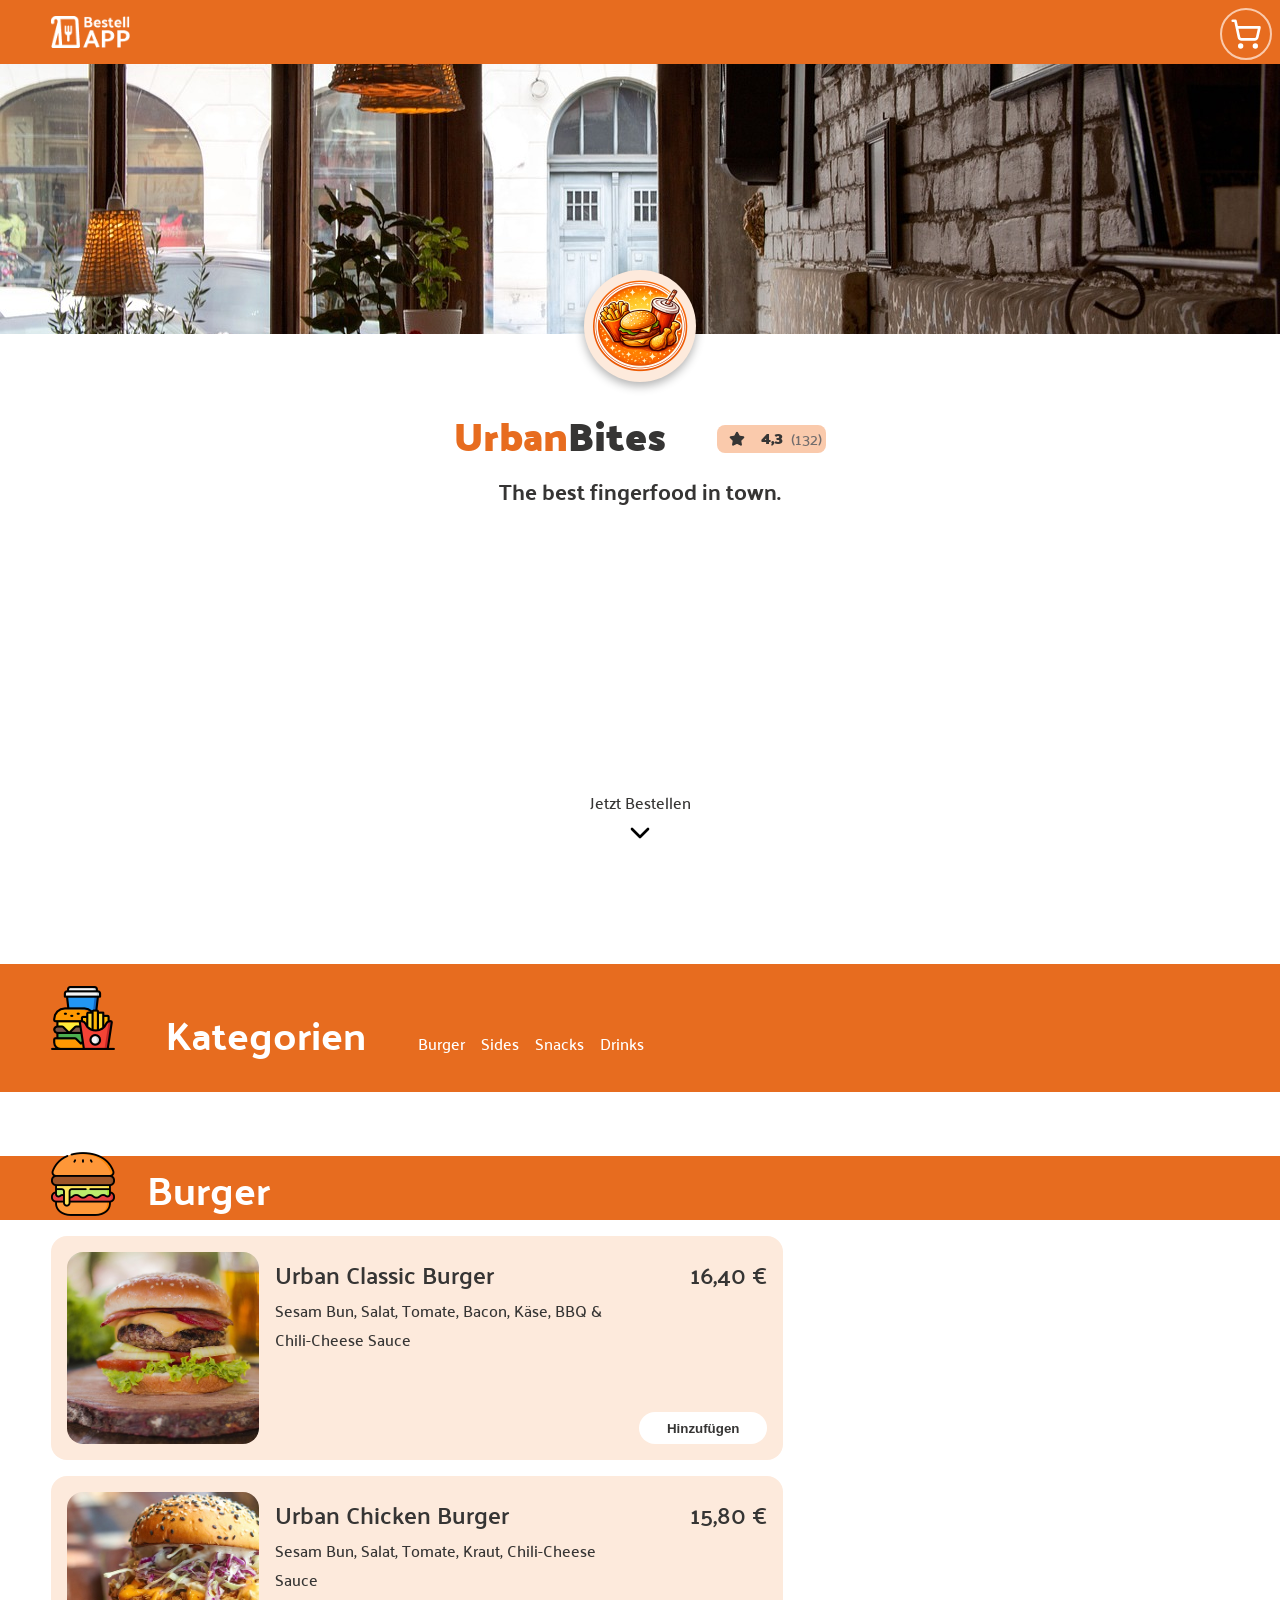
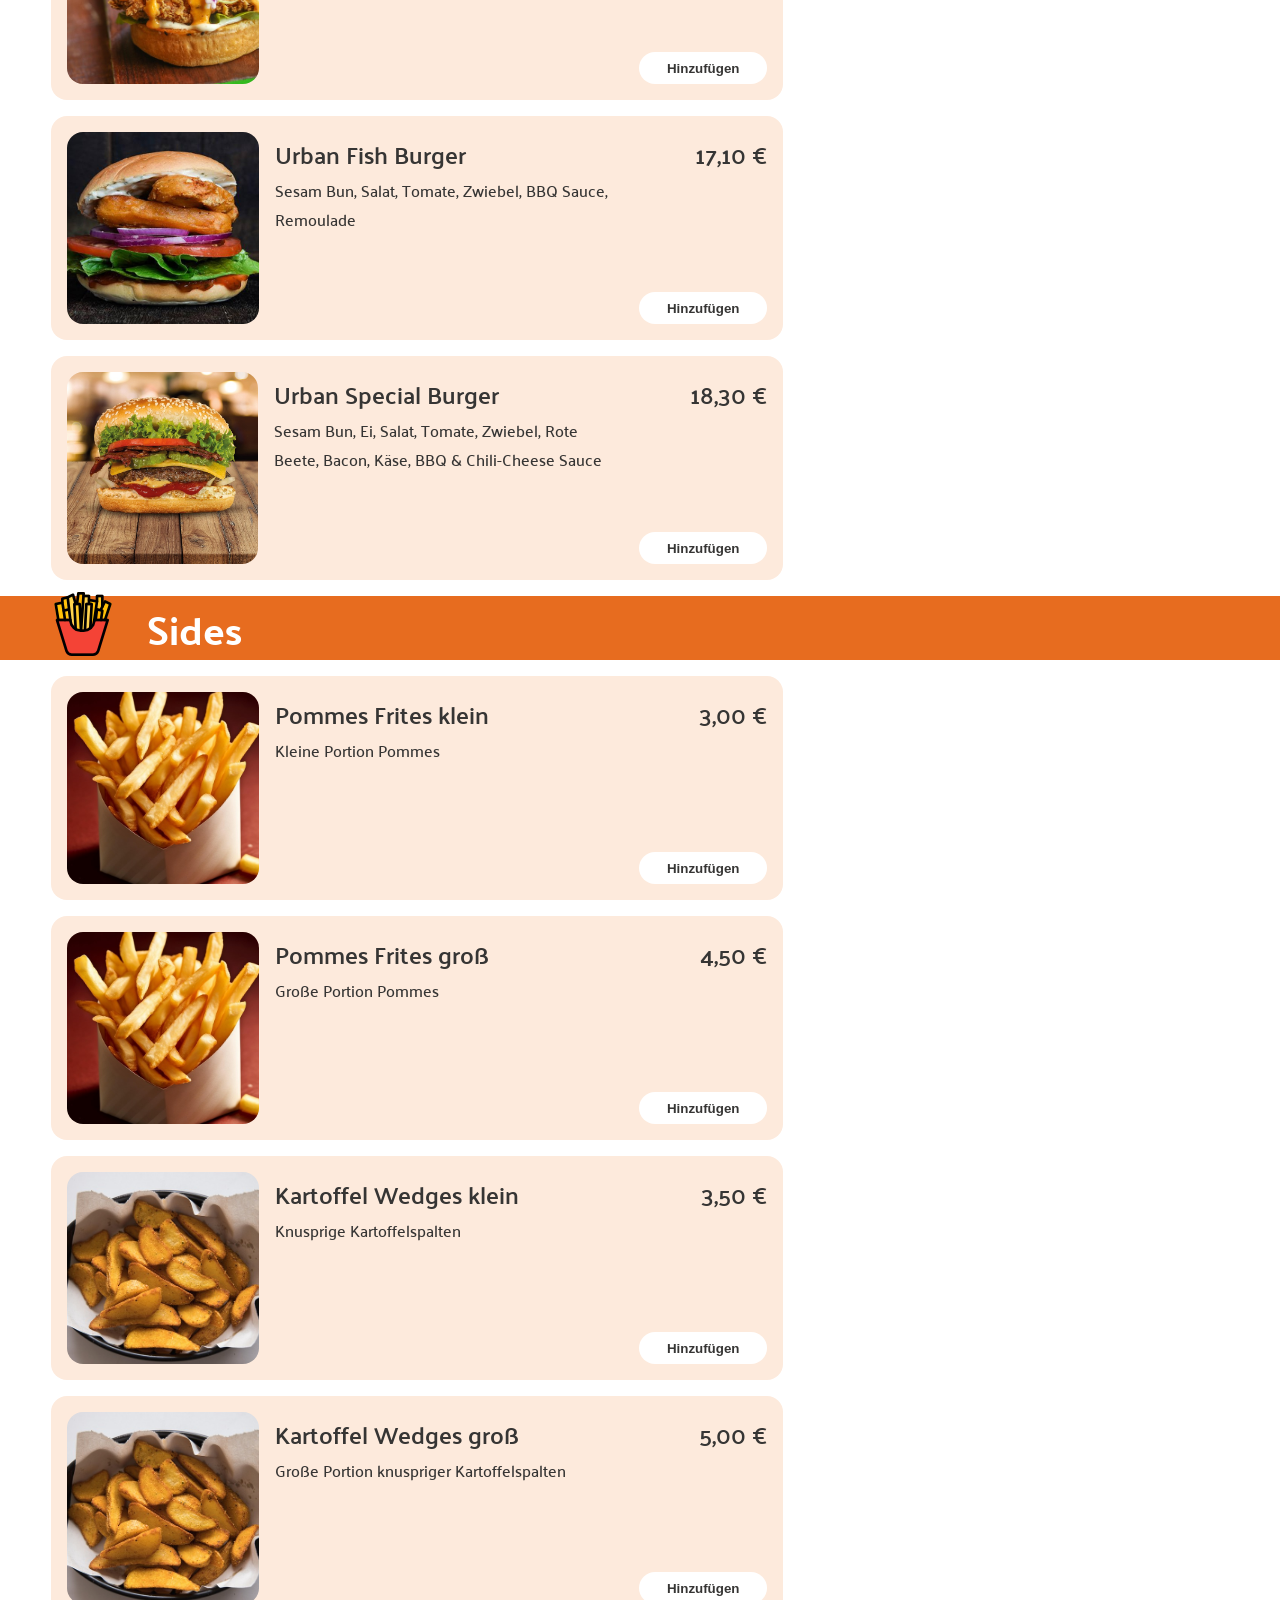
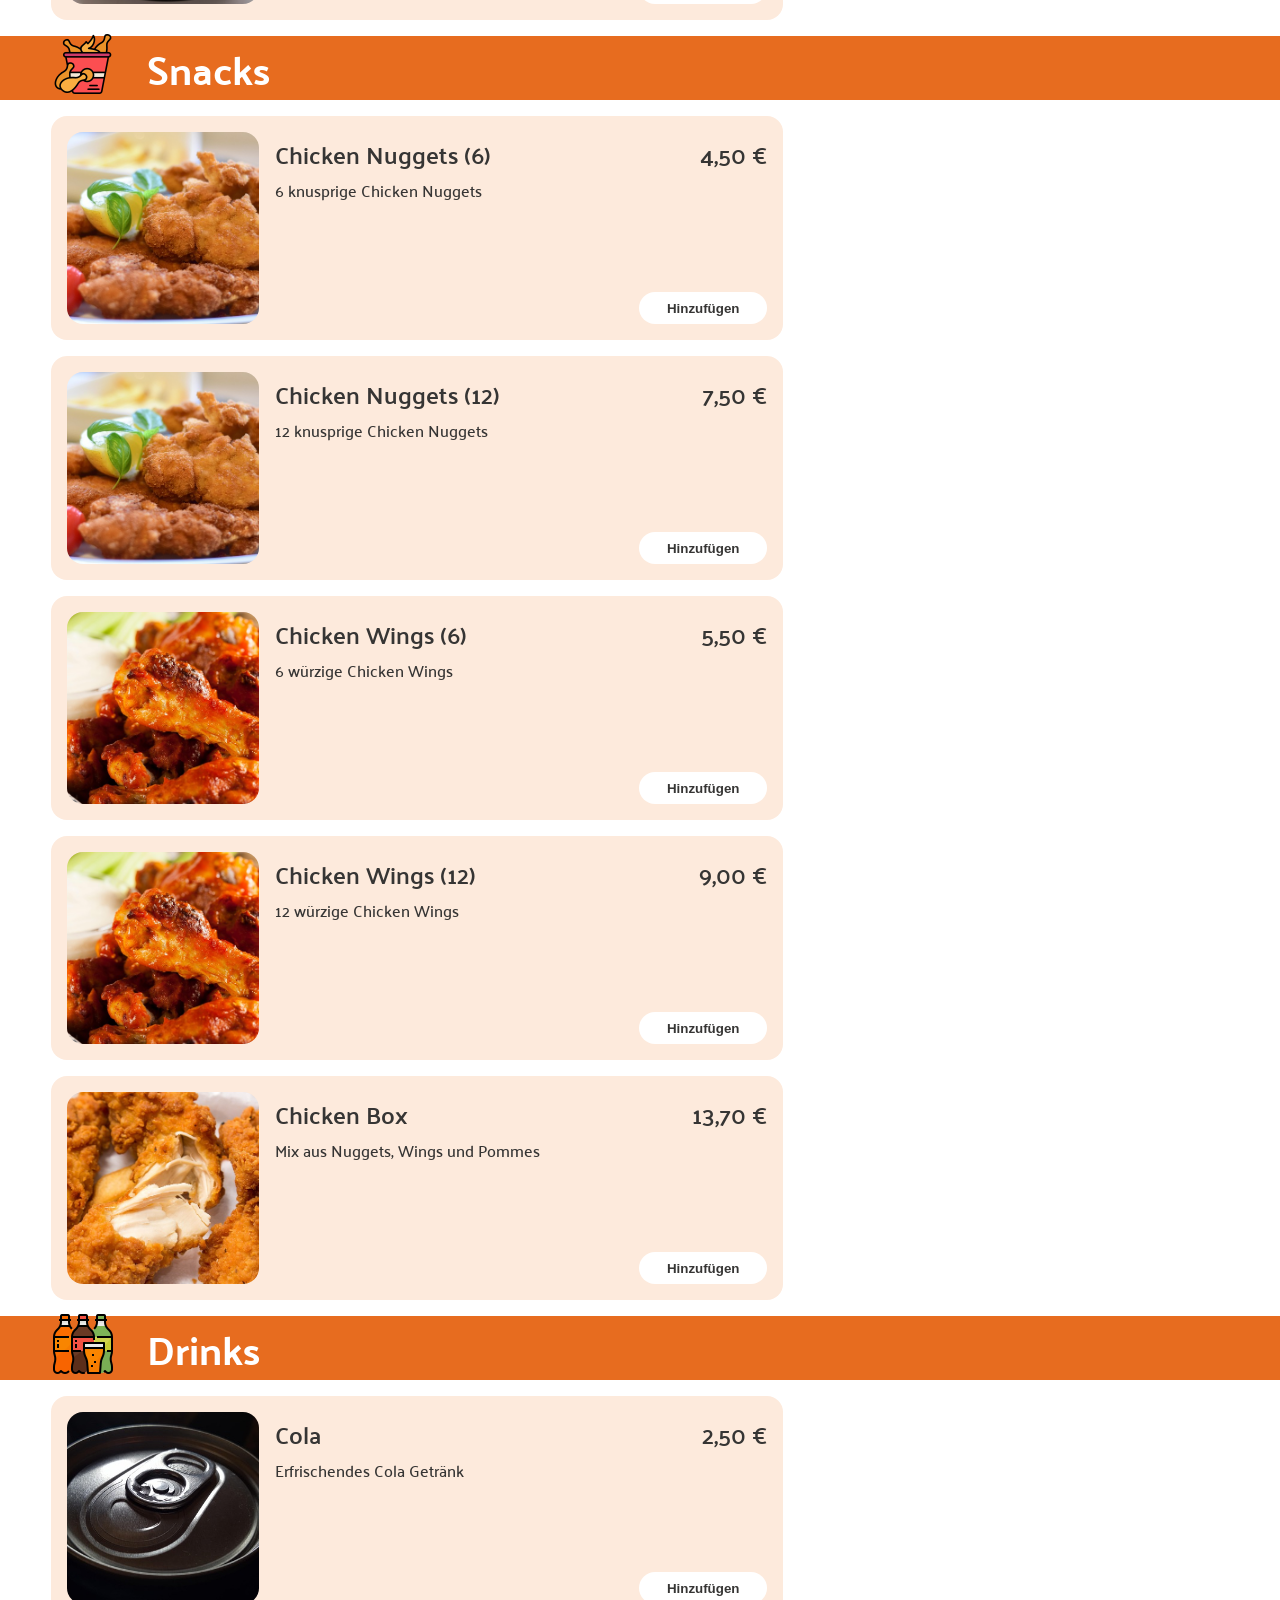
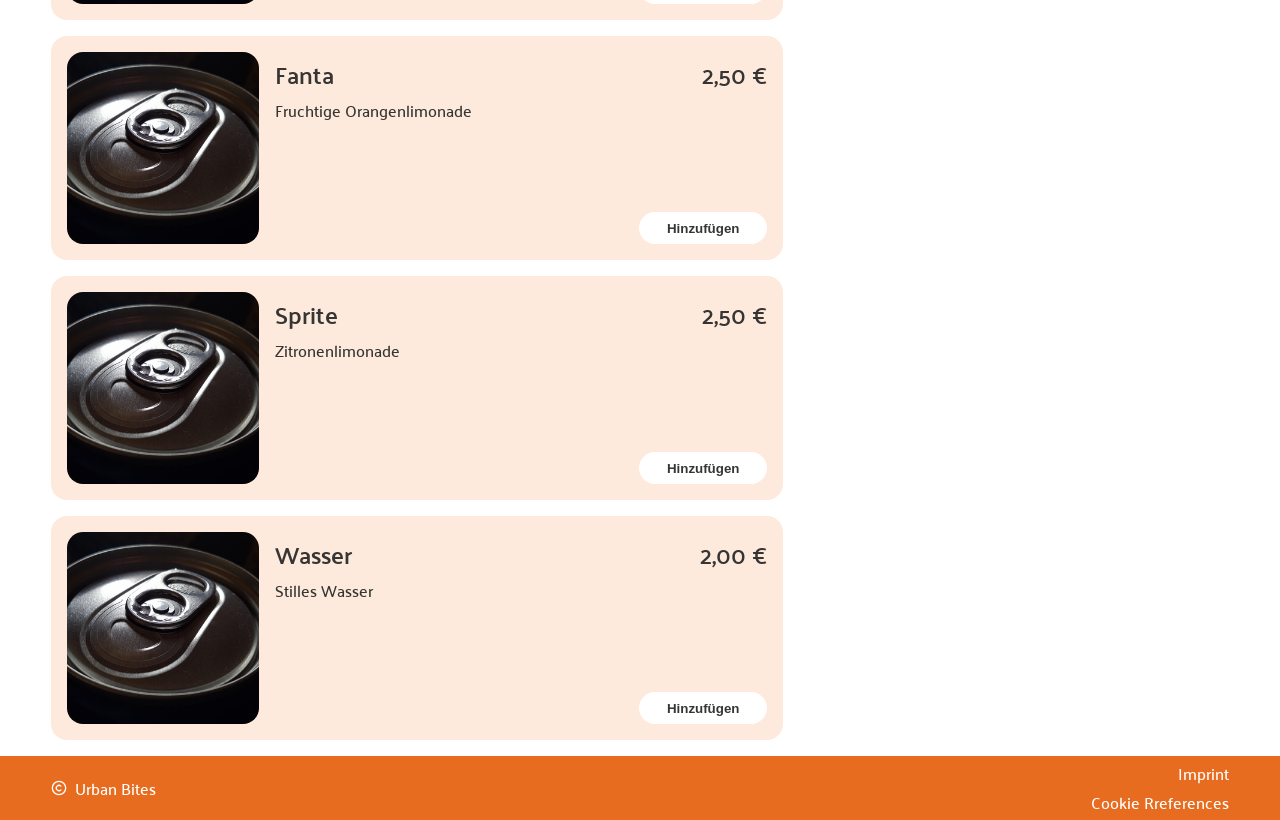
==== commit 7e2476b2: "feat: add basket badges and improve UI feedback - add item count badge to basket icon - show item am" ====
--- a/index.html
+++ b/index.html
@@ -109,6 +109,8 @@
                                 d="M2.05 2.05h2l2.66 12.42a2 2 0 0 0 2 1.58h9.78a2 2 0 0 0 1.95-1.57l1.65-7.43H5.12" />
                         </svg>
 
+                        <span id="basket-count" class="basket-badge hidden">0</span>
+
                         <svg xmlns="http://www.w3.org/2000/svg" viewBox="0 0 24 24" fill="none" stroke="currentColor"
                             stroke-width="2" stroke-linecap="round" stroke-linejoin="round" class="x-icon">
                             <path d="M18 6 6 18" />
--- a/styles/style.css
+++ b/styles/style.css
@@ -1,3 +1,5 @@
+
+/* ================== GENERICS ================== */
 .max-content {
     padding: 0 max(calc(50% - 720px), clamp(1rem, 4vw, 4rem));
 }
@@ -7,7 +9,7 @@
 }
 
 
-
+/* ================== IMPRESSUM ================== */
 .impressum-main {
     padding: 1rem;
 }
@@ -17,7 +19,7 @@
 }
 
 
-
+/* ================== HEADER ================== */
 .header-content {
     display: flex;
     align-items: center;
@@ -27,10 +29,7 @@
     height: 2rem;
 }
 
-
-
-
-
+/* ================== HERO ================== */
 .hero {
     height: calc(100vh - 4rem);
     position: relative;
@@ -109,7 +108,7 @@
 }
 
 
-
+/* ================== MENU CATEGORIES ================== */
 .categorie-navigation {
     margin: 4rem 0;
     background-color: var(--secondary-color);
@@ -156,11 +155,7 @@
 }
 
 
-
-
-
-
-
+/* ================== FOOTER ================== */
 .footer-content {
     width: 100%;
 
@@ -189,8 +184,7 @@
 }
 
 
-
-
+/* ================== DIALOG ================== */
 .dialog-content {
     background: var(--basket-primary-color);
     color: var(--asset-primary-color);
--- a/styles/standard.css
+++ b/styles/standard.css
@@ -7,19 +7,23 @@
 }
 
 ::-webkit-scrollbar {
-    width: 8px;
+  width: 0.5rem;
 }
 
 ::-webkit-scrollbar-track {
-    background: var(--asset-primary-color);
+  background: var(--asset-primary-color);
 }
 
 ::-webkit-scrollbar-thumb {
-    background: var(--secondary-color);
+  background: var(--secondary-color);
+  border: 1px solid var(--basket-primary-color);
 }
 
-::-webkit-scrollbar-thumb:hover {
-    background: var(--highlight-color);
+@supports not selector(::-webkit-scrollbar) {
+  body {
+      scrollbar-color: var(--secondary-color)
+                     var(--asset-primary-color);
+  }
 }
 
 html {
@@ -32,7 +36,7 @@
 body {
     margin: 0;
     background-color: var(--primary-color);
-    color: #363534;
+    color: var(--basket-primary-color);
     font-family: 'Palanquin';
 }
 
@@ -100,8 +104,8 @@
 
 button {
     background-color: var(--primary-color);
-    padding: 5px 8px;
-    border-radius: 20px;
+    padding: 4px 6px;
+    border-radius: 1rem;
 }
 
 button:hover {
--- a/styles/assets.css
+++ b/styles/assets.css
@@ -43,8 +43,7 @@
     align-self: flex-end;
 }
 
-/* DISH - CARD */
-
+/* ================== DISH CARD ================== */
 .dish-card {
     margin: 1rem 0;
     padding: 1rem;
@@ -66,18 +65,46 @@
 .dish-card-footer {
     display: flex;
     justify-content: space-between;
+    align-items: end;
 }
 
 .add-btn {
+    width: 8rem;
+    height: 2rem;
     font-weight: 600;
     border: none;
+
+    color: var(--basket-primary-color);
+
+    display: flex;
+    justify-content: center;
+    align-items: center;
+    gap: 1rem;
+}
+
+.button-badge {
+    background-color: var(--secondary-color);
+    border-radius: 1rem;
+
+    padding: 4px 8px;
+
+    display: flex;
+    justify-content: center;
+    align-items: center;
+    gap: 0.5rem;
+}
+
+.button-badge svg {
+    height: 1rem;
+    width: 1rem;
+    stroke: var(--basket-primary-color);
 }
 
 .add-btn:hover {
     background-color: var(--highlight-color);
 }
 
-/* BASKET */
+/* ================== BASKET ================== */
 .basket-section {
     position: fixed;
     top: 0;
@@ -127,6 +154,29 @@
     stroke: var(--primary-color);
 }
 
+.basket-badge {
+    position: absolute;
+    top: 0;
+    right: 0;
+
+    background: var(--highlight-color);
+    color: var(--primary-color);
+
+    font-size: 0.7rem;
+    font-weight: bold;
+
+    padding: 2px 6px;
+    border-radius: 50%;
+
+    transition: transform 0.2s ease;
+
+    pointer-events: none;
+}
+
+.pop {
+    transform: scale(1.3);
+}
+
 .shopping-icon,
 .x-icon {
     position: absolute;
@@ -150,6 +200,11 @@
     transform: translate(-50%, -50%) scale(0.8);
 }
 
+.basket-open .basket-badge {
+    opacity: 0;
+    transform: scale(0.8);
+}
+
 .basket-open .shopping-icon {
     opacity: 0;
     transform: translate(-50%, -50%) scale(0.8);
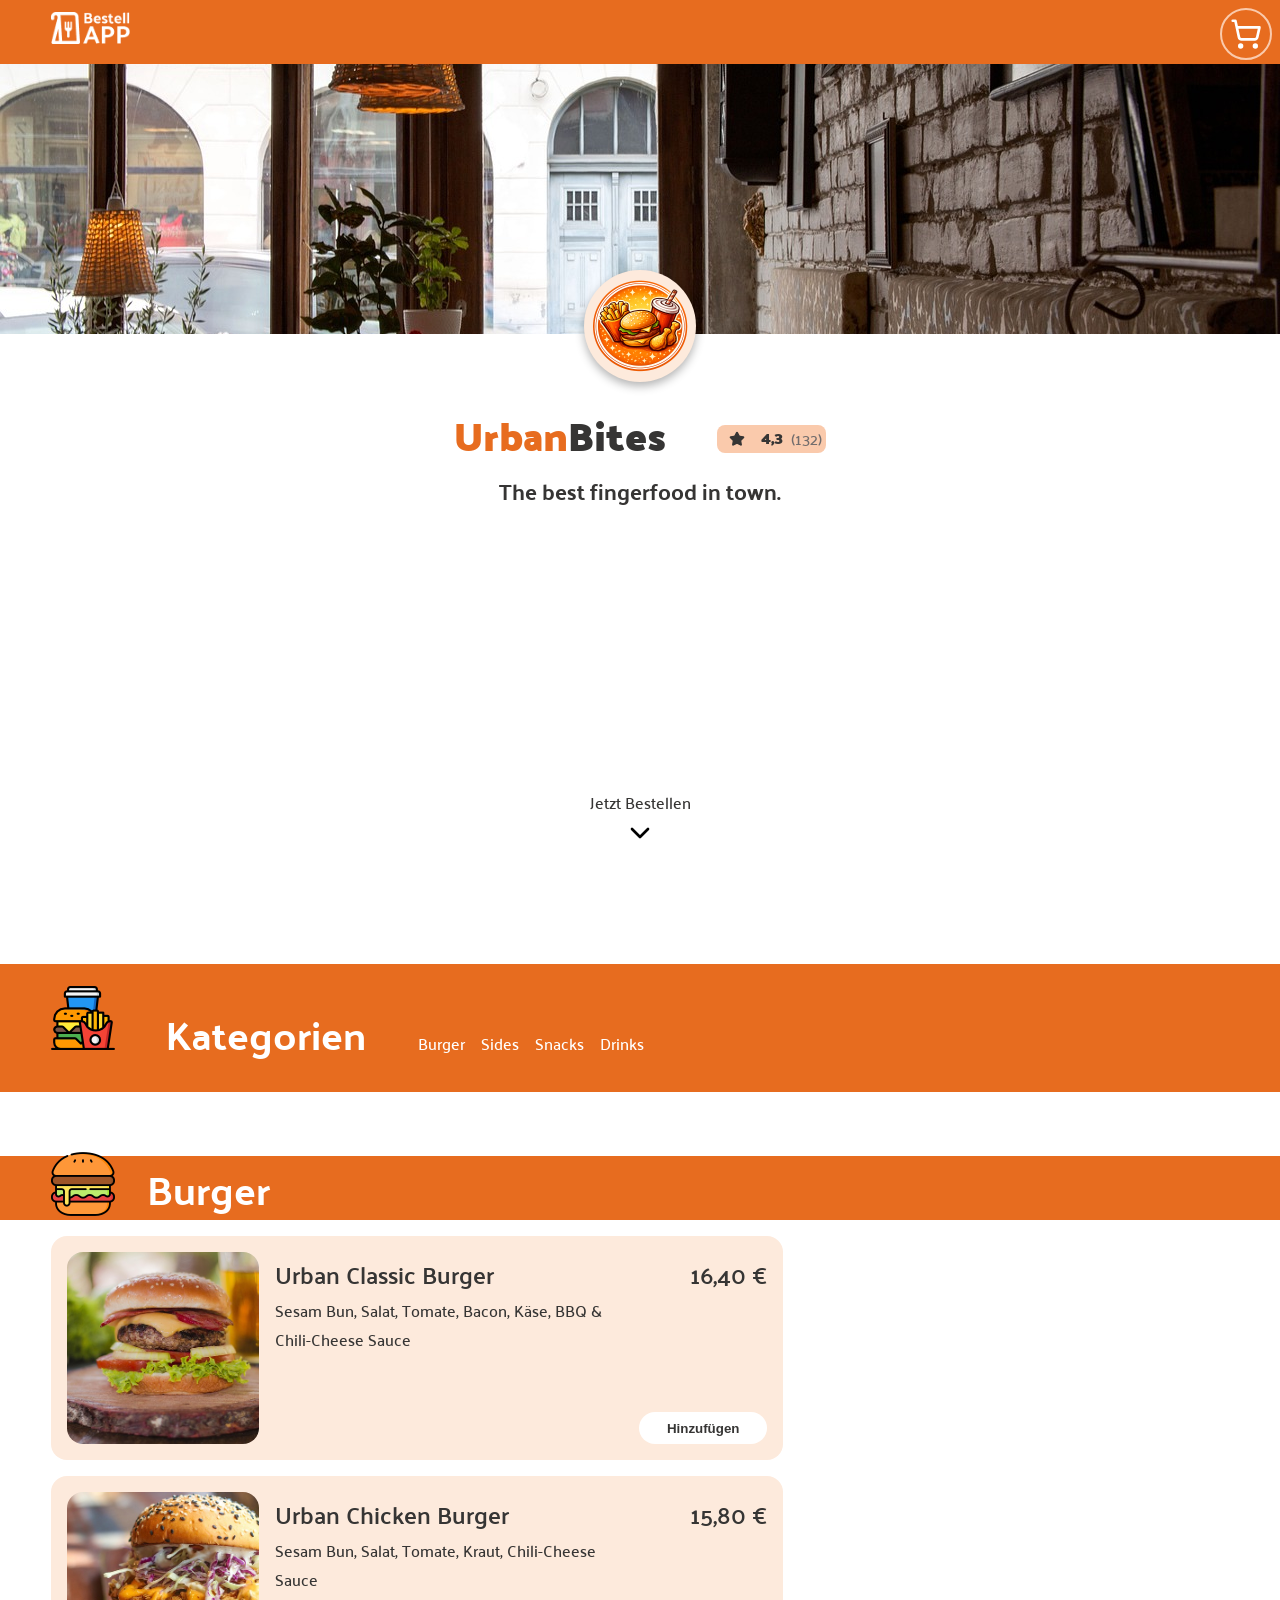
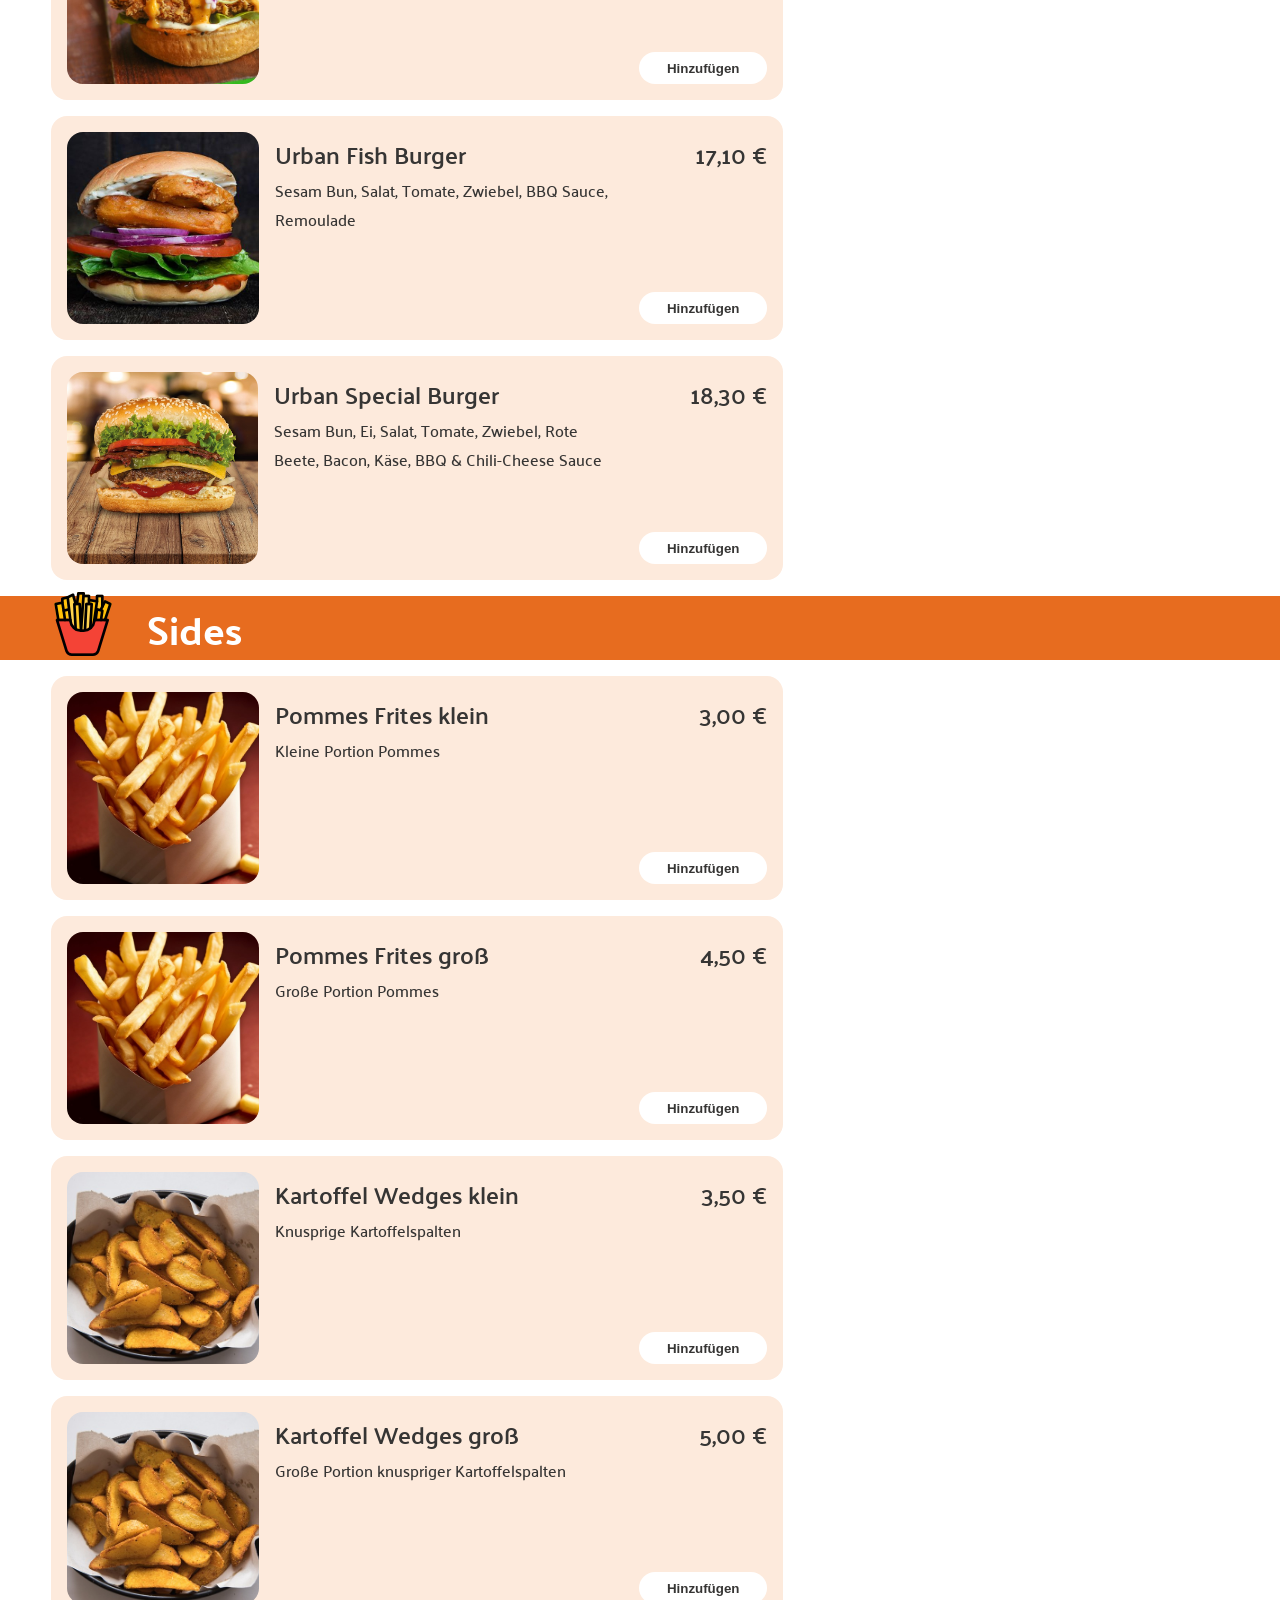
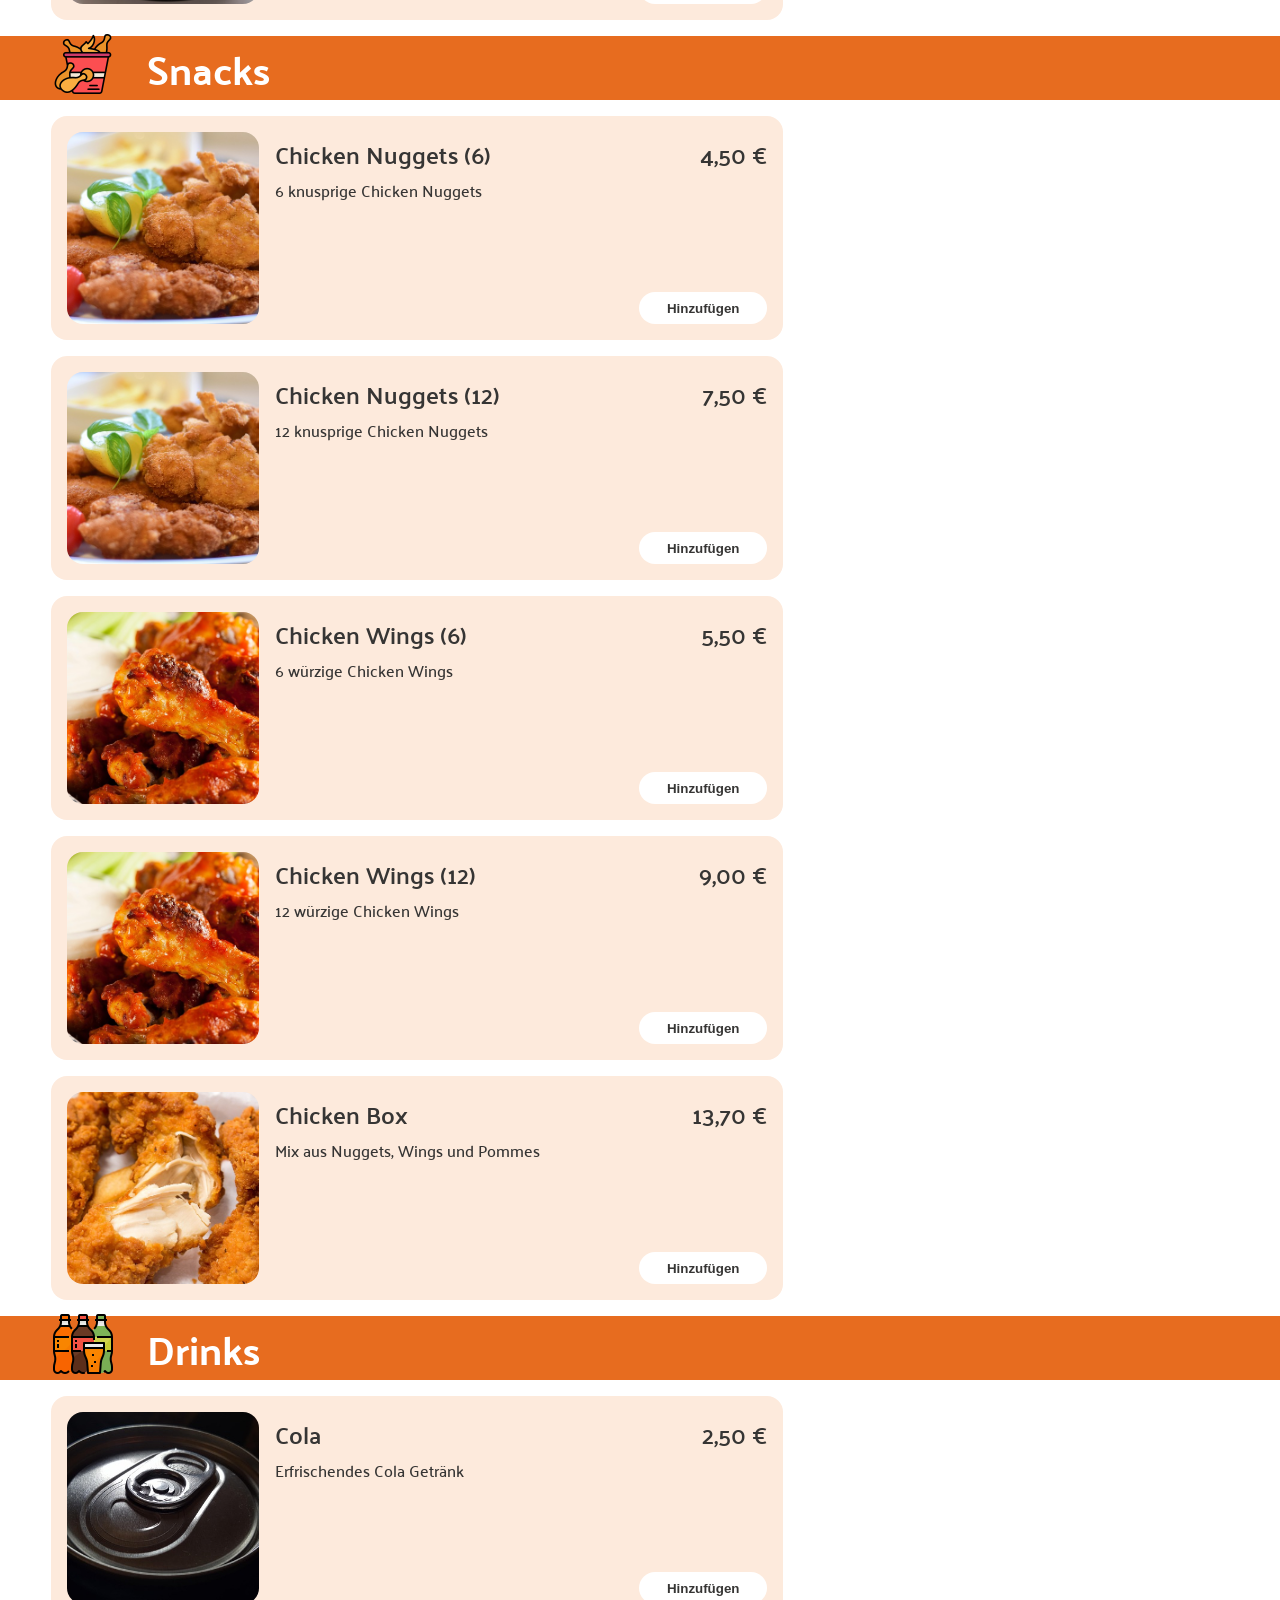
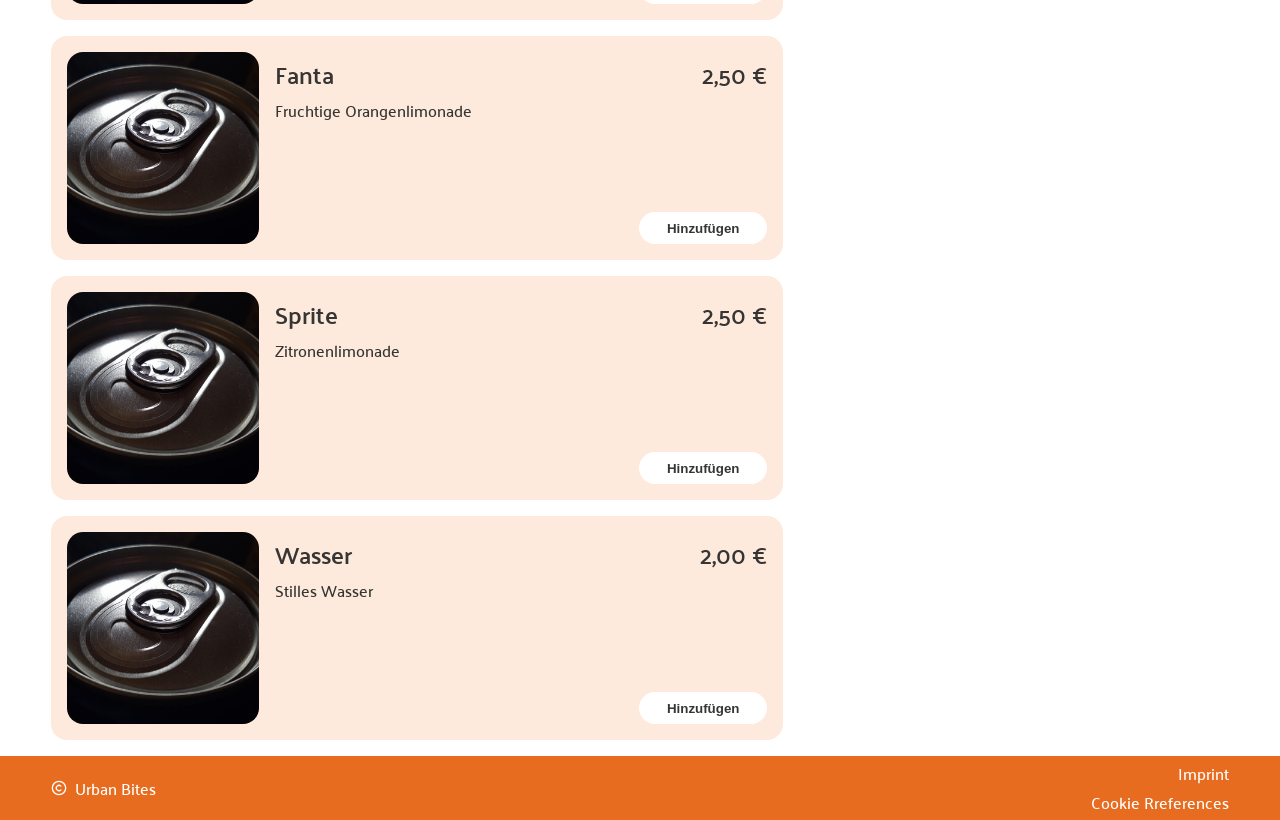
==== commit 8f2170ee: "feat: add link to header logo for navigation" ====
--- a/index.html
+++ b/index.html
@@ -24,7 +24,9 @@
 
     <header>
         <div class="header-content max-content">
-            <img class="header-logo" src="./assets/images/Logo 02.png" alt="Kleines Logo">
+            <a href="./index.html">
+                <img class="header-logo" src="./assets/images/Logo 02.png" alt="Kleines Logo">
+            </a>
         </div>
     </header>
 
@@ -122,6 +124,32 @@
 
                 <div id="basket-content" class="basket-content">
 
+                    <button class="delivery-toggle-button svg-btn" id="delivery-toggle">
+
+                        <span class="highlight"></span>
+
+                        <svg xmlns="http://www.w3.org/2000/svg" viewBox="0 0 24 24" fill="none" stroke="currentColor"
+                            stroke-width="2" stroke-linecap="round" stroke-linejoin="round">
+                            <path d="m18 14-1-3" />
+                            <path d="m3 9 6 2a2 2 0 0 1 2-2h2a2 2 0 0 1 1.99 1.81" />
+                            <path d="M8 17h3a1 1 0 0 0 1-1 6 6 0 0 1 6-6 1 1 0 0 0 1-1v-.75A5 5 0 0 0 17 5" />
+                            <circle cx="19" cy="17" r="3" />
+                            <circle cx="5" cy="17" r="3" />
+                        </svg>
+
+                        <div class="text-wrapper">
+                            <span class="text delivery active">Lieferung</span>
+                            <span class="text pickup">Abholung</span>
+                        </div>
+
+                        <svg xmlns="http://www.w3.org/2000/svg" viewBox="0 0 24 24" fill="none" stroke="currentColor"
+                            stroke-width="2" stroke-linecap="round" stroke-linejoin="round">
+                            <path
+                                d="M2.048 18.566A2 2 0 0 0 4 21h16a2 2 0 0 0 1.952-2.434l-2-9A2 2 0 0 0 18 8H6a2 2 0 0 0-1.952 1.566z" />
+                            <path d="M8 11V6a4 4 0 0 1 8 0v5" />
+                        </svg>
+                    </button>
+
                     <h3>Deine Bestellung</h3>
 
                     <div id="basket-items" class="basket-items">
@@ -137,7 +165,7 @@
     </main>
 
     <dialog id="order-dialog" closedby="any">
-        <div class="dialog-content"> 
+        <div class="dialog-content">
             <button id="close-dialog-btn" class="close-dialog-btn">X</button>
             <img src="./assets/images/delivery-bike.png" alt="Liefermann Bild">
             <p>Deine Bestellung ist unterwegs</p>
--- a/styles/style.css
+++ b/styles/style.css
@@ -23,6 +23,10 @@
 .header-content {
     display: flex;
     align-items: center;
+}
+
+.header-content a:hover {
+    transform: scale(1);
 }
 
 .header-logo {
--- a/styles/assets.css
+++ b/styles/assets.css
@@ -1,4 +1,4 @@
-/* SVG BUTTON */
+/* ================== SVG BUTTON ================== */
 
 .svg-btn {
     margin: 0;
@@ -12,7 +12,7 @@
     -webkit-tap-highlight-color: transparent;
 }
 
-/* REVIEW - BOX */
+/* ================== REVIEW BOX ================== */
 
 .review-box {
     margin: 0 auto;
@@ -168,6 +168,8 @@
     padding: 2px 6px;
     border-radius: 50%;
 
+    color: var(--basket-primary-color);
+
     transition: transform 0.2s ease;
 
     pointer-events: none;
@@ -228,11 +230,85 @@
     display: flex;
     flex-direction: column;
     align-items: end;
-    gap: 1rem;
+    gap: 0.5rem;
 
     opacity: 0;
     transform: scale(0.6) translate(50%, -50%);
     transition: opacity 0.2s ease, transform 0.25s ease;
+}
+
+.delivery-toggle-button {
+    margin: 1rem;
+    padding: 0.5rem 1rem;
+
+    border: 2px solid var(--highlight-color);
+
+    position: relative;
+    display: flex;
+    align-items: center;
+}
+
+.delivery-toggle-button svg {
+    height: 1.5rem;
+    width: 1.5rem;
+
+    margin-left: 8px;
+    margin-right: 8px;
+
+    stroke: var(--primary-color);
+
+    z-index: 1;
+}
+
+.highlight {
+    position: absolute;
+    left: 1rem;
+    top: 50%;
+    transform: translate(0, -50%);
+
+    width: 8rem;
+    height: 2rem;
+
+    background-color: var(--secondary-color);
+    border-radius: 1rem;
+
+    transition: transform 0.25s ease;
+    pointer-events: none;
+}
+
+.delivery-toggle-button.pickup .highlight {
+    transform: translate(3rem, -50%);
+}
+
+.text-wrapper {
+    position: relative;
+    height: 1rem;
+    width: 6rem;
+
+    display: flex;
+    justify-content: center;
+    align-items: center;
+}
+
+.text {
+    position: absolute;
+    transition: 0.25s ease;
+
+
+    font-weight: bold;
+    color: var(--primary-color);
+
+    opacity: 0;
+    transform: translateY(8px);
+}
+
+.text.active {
+    opacity: 1;
+    transform: translateY(0);
+}
+
+.highlight.active {
+    transform: translateY(100%);
 }
 
 .basket-content h3 {
@@ -247,7 +323,7 @@
 }
 
 .is-empty-card {
-    padding: 4rem 0;
+    padding: 2rem 0;
 
     display: flex;
     flex-direction: column;
@@ -309,12 +385,19 @@
 }
 
 .basket-footer {
+    width: 16rem;
     margin: 0 1rem;
     margin-bottom: 1rem;
 
     display: flex;
     flex-direction: column;
     align-items: end;
+}
+
+.delivery-info {
+    font-size: 14px;
+    color: var(--highlight-color);
+    margin-top: 0.5rem;
 }
 
 .subtotal,
